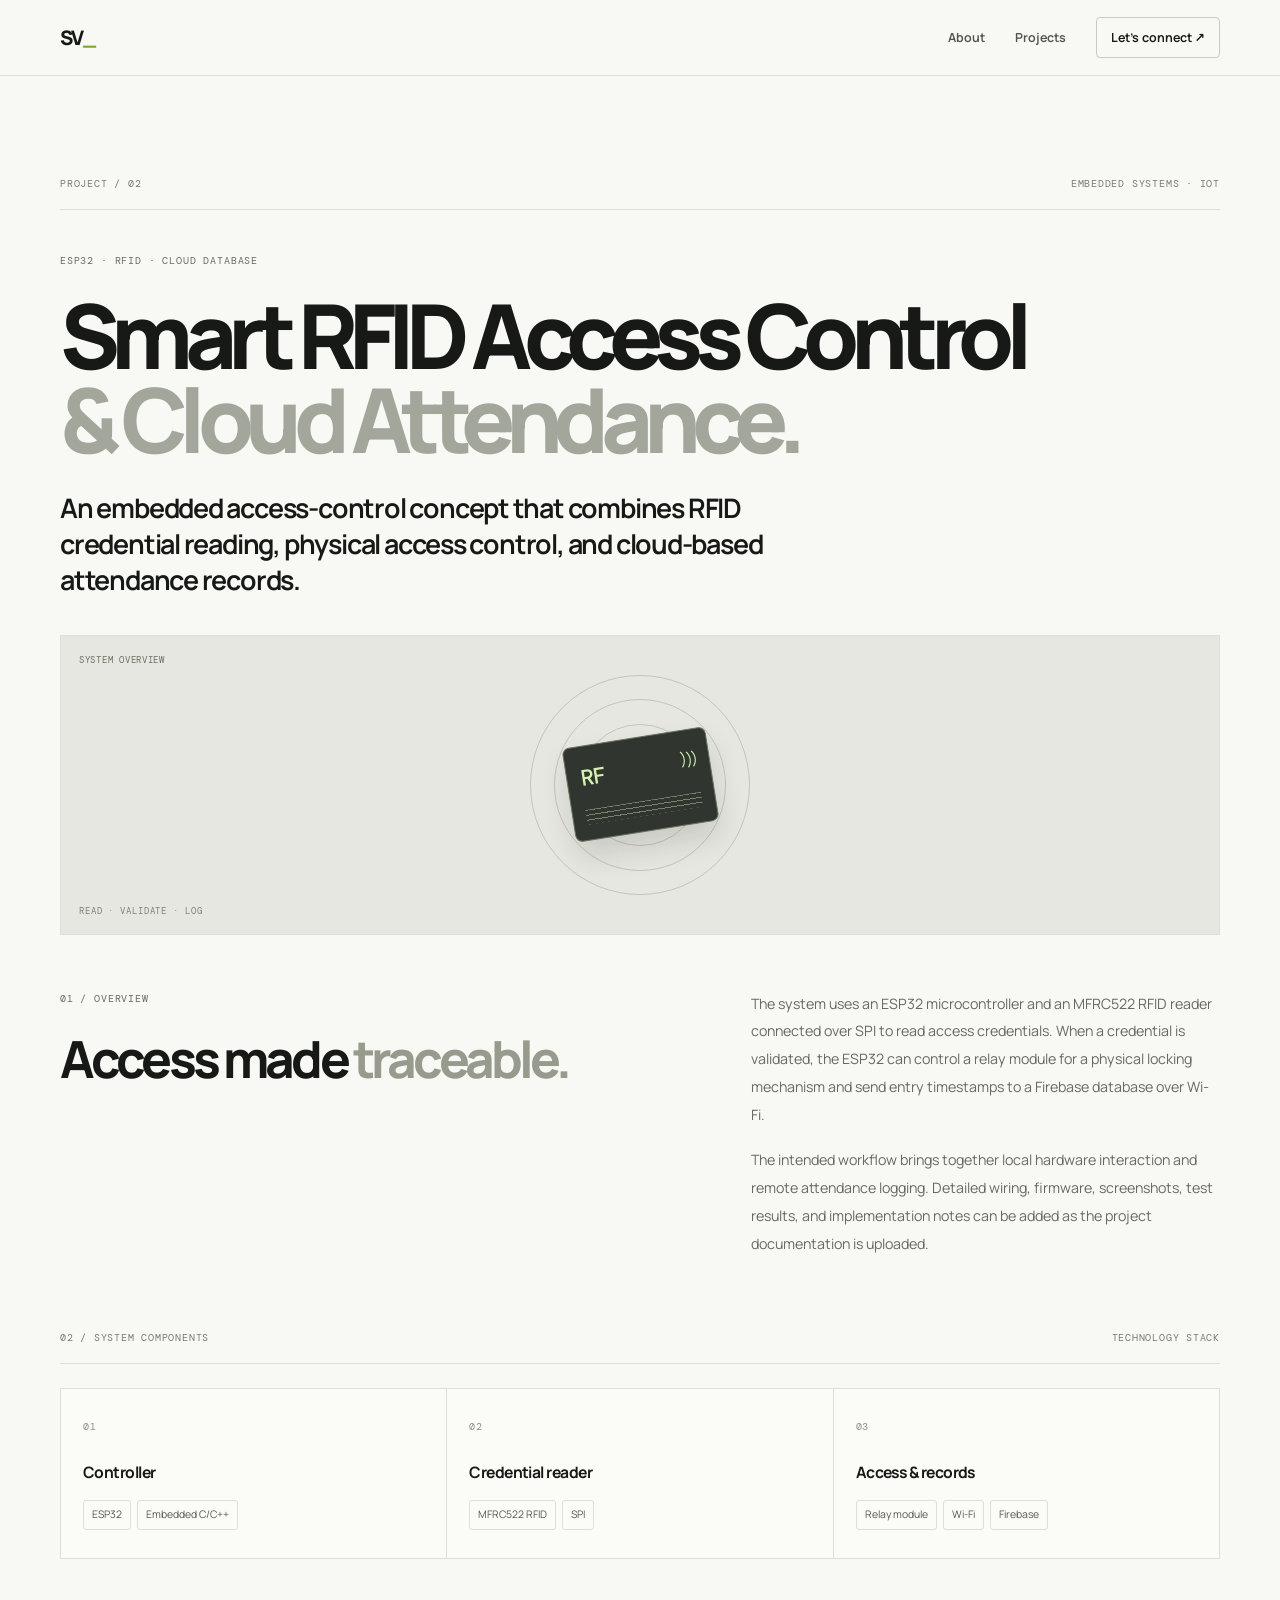
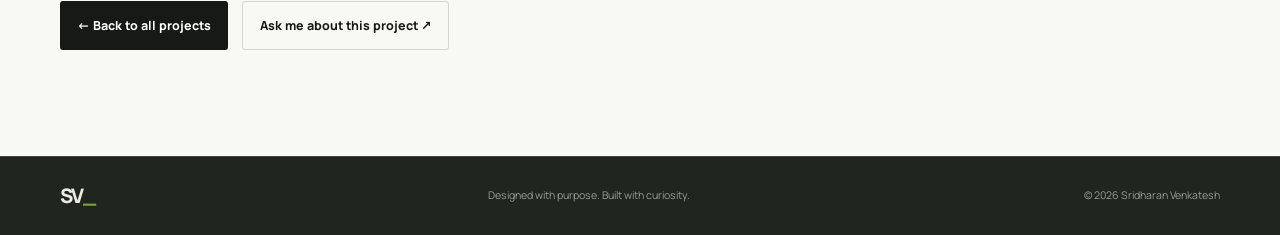
==== rfid-access-control.html @ 8e272797 "Add RFID project detail page" ====
<!doctype html>
<html lang="en">
<head>
  <meta charset="utf-8">
  <meta name="viewport" content="width=device-width, initial-scale=1">
  <meta name="theme-color" content="#f8f8f5">
  <meta name="description" content="Project overview: Smart RFID Access Control and Cloud Attendance Management System by Sridharan Venkatesh.">
  <title>Smart RFID Access Control — Sridharan Venkatesh</title>
  <link rel="preconnect" href="https://fonts.googleapis.com">
  <link rel="preconnect" href="https://fonts.gstatic.com" crossorigin>
  <link href="https://fonts.googleapis.com/css2?family=DM+Mono:wght@400;500&family=Manrope:wght@400;500;600;700;800&display=swap" rel="stylesheet">
  <link rel="stylesheet" href="style.css">
</head>
<body>
  <header class="site-header"><nav class="nav wrap" aria-label="Main navigation"><a class="brand" href="index.html" aria-label="Portfolio home">SV<span>_</span></a><div class="nav-links" style="display:flex"><a href="index.html#about">About</a><a href="index.html#projects">Projects</a><a class="nav-cta" href="index.html#contact">Let’s connect ↗</a></div></nav></header>
  <main>
    <section class="section wrap">
      <div class="section-label"><span>PROJECT / 02</span><span>EMBEDDED SYSTEMS · IOT</span></div>
      <p class="eyebrow" style="margin-top:42px">ESP32 · RFID · CLOUD DATABASE</p>
      <h1 style="font-size:clamp(3rem,7vw,6rem);max-width:1000px">Smart RFID Access Control <span>& Cloud Attendance.</span></h1>
      <p class="hero-intro" style="max-width:800px">An embedded access-control concept that combines RFID credential reading, physical access control, and cloud-based attendance records.</p>
      <div class="project-visual rfid-visual" style="height:300px;margin-top:36px;border:1px solid var(--line)"><span class="project-count">SYSTEM OVERVIEW</span><div class="rfid-rings"><div class="rfid-card"><span class="rfid-mark">RF</span><span class="rfid-lines"></span><span class="rfid-wave">)))</span></div></div><span class="visual-foot">READ · VALIDATE · LOG</span></div>
      <div class="about-grid" style="margin-bottom:55px">
        <div><p class="eyebrow">01 / OVERVIEW</p><h2 style="font-size:clamp(2.2rem,4vw,3.4rem)">Access made <span>traceable.</span></h2></div>
        <div class="about-copy"><p>The system uses an ESP32 microcontroller and an MFRC522 RFID reader connected over SPI to read access credentials. When a credential is validated, the ESP32 can control a relay module for a physical locking mechanism and send entry timestamps to a Firebase database over Wi-Fi.</p><p>The intended workflow brings together local hardware interaction and remote attendance logging. Detailed wiring, firmware, screenshots, test results, and implementation notes can be added as the project documentation is uploaded.</p></div>
      </div>
      <div class="section-label"><span>02 / SYSTEM COMPONENTS</span><span>TECHNOLOGY STACK</span></div>
      <div class="skills-grid" style="margin-top:24px">
        <article class="skills-card"><span class="skills-number">01</span><h3>Controller</h3><div class="skill-pills"><span>ESP32</span><span>Embedded C/C++</span></div></article>
        <article class="skills-card"><span class="skills-number">02</span><h3>Credential reader</h3><div class="skill-pills"><span>MFRC522 RFID</span><span>SPI</span></div></article>
        <article class="skills-card"><span class="skills-number">03</span><h3>Access & records</h3><div class="skill-pills"><span>Relay module</span><span>Wi-Fi</span><span>Firebase</span></div></article>
      </div>
      <div style="display:flex;gap:14px;flex-wrap:wrap;margin-top:42px"><a class="button button-dark" href="index.html#projects">← Back to all projects</a><a class="button button-light" href="index.html#contact">Ask me about this project ↗</a></div>
    </section>
  </main>
  <footer class="site-footer"><div class="wrap footer-inner"><a class="brand" href="index.html">SV<span>_</span></a><p>Designed with purpose. Built with curiosity.</p><p>© <span id="year">2026</span> Sridharan Venkatesh</p></div></footer>
  <script>const year=document.querySelector("#year");if(year)year.textContent=String(new Date().getFullYear());</script>
</body>
</html>
---- style.css ----
:root{--ink:#171916;--muted:#666a62;--line:#dedfd8;--paper:#f8f8f5;--white:#fff;--soft:#efefe9;--dark:#20251f;--lime:#c9f36b;--mono:"DM Mono",ui-monospace,SFMono-Regular,monospace;--sans:"Manrope",Inter,ui-sans-serif,system-ui,sans-serif;--max:1160px}
*{box-sizing:border-box}
html{scroll-behavior:smooth;scroll-padding-top:86px}
body{margin:0;background:var(--paper);color:var(--ink);font-family:var(--sans);font-size:15px;line-height:1.7;-webkit-font-smoothing:antialiased}
a{color:inherit;text-decoration:none}
button,a{-webkit-tap-highlight-color:transparent}
a:focus-visible,button:focus-visible{outline:3px solid #85ad3f;outline-offset:4px}
.wrap{width:min(var(--max),calc(100% - 64px));margin-inline:auto}
.site-header{height:76px;border-bottom:1px solid var(--line);background:rgba(248,248,245,.94);position:sticky;top:0;z-index:20;backdrop-filter:blur(14px)}
.nav{height:100%;display:flex;align-items:center;justify-content:space-between}
.brand{font-size:1.25rem;font-weight:800;letter-spacing:-.08em}.brand span{color:#79a82f}
.nav-links{display:flex;align-items:center;gap:30px;font-size:.78rem;font-weight:650;color:#53574f}
.nav-links>a:not(.nav-cta):hover{color:#6c922e}
.nav-cta{border:1px solid #c9cbc2;padding:9px 14px;border-radius:4px;color:var(--ink)}
.menu-toggle{display:none;border:1px solid var(--line);background:transparent;border-radius:4px;padding:7px 12px;font:inherit}
.hero{display:grid;grid-template-columns:1.08fr .92fr;gap:58px;align-items:center;padding-top:85px;padding-bottom:78px;min-height:640px}
.eyebrow,.section-label,.hero-meta,.visual-top,.visual-bottom,.visual-caption,.project-count,.project-meta,.timeline-date,.role-index,.edu-year,.skills-number{font-family:var(--mono);font-size:.65rem;letter-spacing:.08em}
.eyebrow{color:#676c61;margin:0 0 24px}
.pulse{display:inline-block;width:8px;height:8px;border-radius:50%;background:#8dbf45;margin-right:9px;box-shadow:0 0 0 4px #8dbf451d}
h1{font-size:clamp(3.8rem,7.3vw,6.6rem);line-height:.94;letter-spacing:-.095em;margin:0 0 28px;font-weight:800}
h1 span{color:#a2a69b}
.hero-intro{font-size:clamp(1.25rem,2.1vw,1.7rem);font-weight:650;letter-spacing:-.045em;line-height:1.35;margin:0 0 15px;max-width:510px}
.hero-intro em{font-style:normal;color:#7c9e45}
.hero-description{color:var(--muted);max-width:520px;line-height:1.9;font-size:.9rem}
.hero-actions{display:flex;gap:12px;align-items:center;flex-wrap:wrap;margin-top:28px}
.button{display:inline-flex;align-items:center;justify-content:center;gap:22px;padding:13px 17px;font-size:.78rem;font-weight:750;border-radius:3px;transition:transform .18s,background .18s}
.button:hover{transform:translateY(-2px)}
.button-dark{background:var(--ink);color:white}.button-dark:hover{background:#3b4038}
.button-light{border:1px solid #d4d5cd;background:transparent}.button-light:hover{background:white}
.hero-meta{display:flex;gap:20px;flex-wrap:wrap;border-top:1px solid var(--line);padding-top:18px;margin-top:50px;color:#81857a;font-size:.57rem}
.hero-visual{background:#e8eae1;border:1px solid #dce0d3;min-height:410px;position:relative;overflow:hidden;display:flex;flex-direction:column;justify-content:space-between}
.visual-top,.visual-bottom{display:flex;justify-content:space-between;gap:12px;padding:18px;color:#73786b;font-size:.58rem}
.chip-scene{position:relative;flex:1;display:grid;place-items:center;overflow:hidden;background-image:linear-gradient(#cbd0c31c 1px,transparent 1px),linear-gradient(90deg,#cbd0c31c 1px,transparent 1px);background-size:24px 24px}
.chip{width:190px;height:180px;background:#252c25;border:7px solid #414a3d;box-shadow:0 20px 35px #252c252b;z-index:2;display:flex;flex-direction:column;align-items:center;justify-content:center;position:relative;transform:rotate(-5deg);color:#d8f3b3}
.chip:before{content:"";position:absolute;inset:9px;border:1px solid #718165}
.chip-label{font-size:2rem;letter-spacing:.1em;font-weight:800;z-index:1}.chip-sub{font-family:var(--mono);font-size:.48rem;letter-spacing:.12em;margin-top:5px;color:#a4b798;z-index:1}
.chip-core{width:33px;height:3px;background:var(--lime);margin-top:17px;z-index:1}
.chip-pin{position:absolute;background:#a6b394;width:17px;height:4px}.pin-1{left:-19px;top:34px;box-shadow:0 18px #a6b394,0 36px #a6b394,0 54px #a6b394,0 72px #a6b394}.pin-2{right:-19px;top:34px;box-shadow:0 18px #a6b394,0 36px #a6b394,0 54px #a6b394,0 72px #a6b394}.pin-3{left:34px;top:-10px;transform:rotate(90deg);box-shadow:0 18px #a6b394,0 36px #a6b394,0 54px #a6b394,0 72px #a6b394}.pin-4{left:34px;bottom:-10px;transform:rotate(90deg);box-shadow:0 18px #a6b394,0 36px #a6b394,0 54px #a6b394,0 72px #a6b394}
.trace{position:absolute;border:1px solid #aeb7a1}.trace-a{width:320px;height:250px;border-radius:50%;transform:rotate(-25deg)}.trace-b{width:410px;height:150px;border-radius:50%;transform:rotate(32deg)}.trace-c{width:180px;height:350px;border-radius:50%;transform:rotate(40deg)}
.node{width:8px;height:8px;background:#92ad6e;position:absolute;border-radius:50%;z-index:1}.node-a{top:25%;left:24%}.node-b{right:20%;top:34%}.node-c{right:28%;bottom:20%}
.visual-caption{position:absolute;bottom:13px;left:0;right:0;text-align:center;color:#7a806f;font-size:.55rem}
.green-mark{color:#628b2d}
.ticker{overflow:hidden;background:var(--lime);color:#24291f;border-block:1px solid #b5dd5b}
.ticker-track{display:flex;align-items:center;justify-content:space-around;gap:28px;white-space:nowrap;padding:13px 20px;font-family:var(--mono);font-size:.63rem;letter-spacing:.08em}
.ticker-track b{font-size:.8rem;font-weight:400}
.section{padding-top:100px;padding-bottom:106px}
.section-label{display:flex;justify-content:space-between;gap:20px;border-bottom:1px solid var(--line);padding-bottom:16px;color:#777c70;font-size:.61rem}
.about-grid{display:grid;grid-template-columns:1fr .78fr;gap:90px;padding-top:55px;align-items:start}
h2{font-size:clamp(2.4rem,4.7vw,4.5rem);line-height:1.07;letter-spacing:-.075em;font-weight:750;margin:0}
h2 span{color:#969b8d}
.about-copy{color:var(--muted);font-size:.89rem;line-height:1.95}.about-copy p{margin:0 0 18px}
.inline-link{display:inline-flex;gap:18px;align-items:center;color:var(--ink);font-weight:750;font-size:.78rem;border-bottom:1px solid #aeb0a6;padding-bottom:5px;margin-top:6px}
.stats-grid{display:grid;grid-template-columns:repeat(4,1fr);margin-top:65px;border:1px solid var(--line)}
.stat{padding:21px 22px;display:flex;flex-direction:column;gap:7px;border-right:1px solid var(--line)}.stat:last-child{border:0}
.stat strong{font-size:2rem;letter-spacing:-.08em;line-height:1.1}.stat span{font-size:.7rem;color:var(--muted)}
.section-dark{background:var(--dark);color:#f5f5ee}
.section-label-dark{border-color:#42483e;color:#a5ab9d}
.section-title-row{display:flex;justify-content:space-between;align-items:flex-end;gap:30px;margin:45px 0 48px}
.section-title-row h2{font-size:clamp(2.7rem,5vw,4.5rem)}
.section-title-row>p{max-width:290px;color:#82877c;font-size:.82rem;margin:0 0 5px}
.timeline{border-top:1px solid #42483e}
.timeline-item{display:grid;grid-template-columns:.65fr 1.35fr;gap:50px;padding:31px 0;border-bottom:1px solid #42483e}
.timeline-date{color:#b8c0ad;padding-top:5px;font-size:.62rem}
.role-top{display:flex;justify-content:space-between;gap:15px;align-items:flex-start}
.role-top h3{font-size:1.25rem;line-height:1.3;letter-spacing:-.045em;margin:0}
.role-index{color:var(--lime);font-size:.7rem}
.company{font-size:.78rem;color:var(--lime);margin:6px 0 13px}
.role-description{color:#b2b7ad;font-size:.83rem;line-height:1.9;max-width:700px;margin:0}
.mini-tags,.project-tags{display:flex;flex-wrap:wrap;gap:7px;margin-top:16px}
.mini-tags span{border:1px solid #495044;color:#b7bdb0;border-radius:2px;padding:4px 8px;font-size:.62rem}
.project-heading{margin-bottom:35px}.project-heading>p{color:var(--muted)}
.project-grid{display:grid;grid-template-columns:1fr 1fr;gap:20px;align-items:stretch}
.project-card{border:1px solid var(--line);background:#fff;min-width:0}
.project-visual{height:255px;position:relative;overflow:hidden;display:grid;place-items:center}
.air-visual{background:#e5e9dd}.rfid-visual{background:#e7e7e1}
.project-count{position:absolute;top:17px;left:18px;color:#69705f;font-size:.57rem}
.visual-foot{position:absolute;bottom:15px;left:18px;color:#7d8275;font-family:var(--mono);font-size:.55rem;letter-spacing:.1em}
.air-orbit{position:absolute;border:1px solid #c0cbb4;border-radius:50%;width:300px;height:300px}.orbit-two{width:220px;height:220px;border-style:dashed}
.sensor-device{width:154px;height:138px;background:#30382e;border:6px solid #4a5545;z-index:1;display:flex;flex-direction:column;align-items:center;justify-content:center;box-shadow:0 16px 28px #1b241c26;transform:rotate(-4deg)}
.sensor-screen{width:100px;height:54px;background:#c4e5a4;color:#24321f;display:flex;flex-direction:column;align-items:center;justify-content:center;font-family:var(--mono)}
.sensor-screen b{font-size:1.1rem;line-height:1.2}.sensor-screen small{font-size:.43rem}
.sensor-vent{width:70px;height:4px;background:repeating-linear-gradient(90deg,#88937e 0 4px,transparent 4px 8px);margin-top:12px}
.sensor-brand{font-family:var(--mono);font-size:.4rem;color:#b6c3aa;margin-top:8px;letter-spacing:.1em}
.rfid-rings{width:220px;height:220px;border:1px solid #c2c5b9;border-radius:50%;display:grid;place-items:center;position:relative}
.rfid-rings:before,.rfid-rings:after{content:"";position:absolute;border:1px solid #c2c5b9;border-radius:50%;width:170px;height:170px}.rfid-rings:after{width:120px;height:120px}
.rfid-card{z-index:1;width:145px;height:95px;background:#30362f;border:1px solid #68715f;border-radius:7px;transform:rotate(-9deg);box-shadow:0 16px 28px #1b241c24;position:relative;padding:13px;color:#d5f2b1}
.rfid-mark{font-family:var(--mono);font-size:1.4rem;font-weight:500}.rfid-lines{position:absolute;left:13px;right:13px;bottom:15px;height:15px;background:repeating-linear-gradient(180deg,#76846b 0 1px,transparent 1px 5px)}
.rfid-wave{position:absolute;right:12px;top:15px;font-size:1rem;letter-spacing:-.1em}
.project-content{padding:25px 25px 28px}
.project-meta{display:flex;justify-content:space-between;color:#7b8174;font-size:.57rem;gap:10px}
.project-content h3{font-size:1.35rem;line-height:1.25;letter-spacing:-.05em;margin:17px 0 12px}
.project-content>p:not(.project-note){color:var(--muted);font-size:.81rem;line-height:1.85}
.project-tags{margin:16px 0 18px}.project-tags span{background:#f0f1eb;border:1px solid #e4e5dd;border-radius:2px;padding:4px 7px;font-family:var(--mono);font-size:.57rem;color:#62685a}
.project-note{font-size:.68rem;color:#858a7d;border-top:1px solid var(--line);padding-top:13px;margin:0}
.section-soft{background:#efefe9}
.education-grid{display:grid;grid-template-columns:.8fr 1.2fr;gap:90px;padding-top:53px}
.education-grid h2{font-size:clamp(2.5rem,4.5vw,4rem)}
.education-intro{font-size:.82rem;color:var(--muted);margin-top:20px;max-width:280px}
.education-list{border-top:1px solid #d5d7cd}
.education-item{display:grid;grid-template-columns:.6fr 1.4fr;gap:20px;padding:21px 0;border-bottom:1px solid #d5d7cd}
.edu-year{color:#767b6e;padding-top:4px;font-size:.62rem}
.education-item h3{font-size:1rem;letter-spacing:-.03em;margin:0 0 4px}
.education-item p{font-size:.79rem;color:var(--muted);margin:0}
.edu-note{display:inline-block;margin-top:7px;font-family:var(--mono);font-size:.6rem;color:#66823f}
.skills-grid{display:grid;grid-template-columns:repeat(3,1fr);border-top:1px solid var(--line);border-left:1px solid var(--line)}
.skills-card{padding:23px 22px 25px;border-right:1px solid var(--line);border-bottom:1px solid var(--line);min-height:170px;background:#fbfbf8}
.skills-number{color:#8a8f82}.skills-card h3{font-size:.98rem;letter-spacing:-.035em;margin:22px 0 14px}
.skill-pills{display:flex;flex-wrap:wrap;gap:6px}.skill-pills span{font-size:.65rem;padding:5px 8px;border:1px solid #dedfd7;border-radius:3px;color:#54594f}
.contact-section{background:var(--dark);color:#f7f8f2;padding:85px 0 90px}
.contact-wrap h2{font-size:clamp(3rem,6.5vw,5.9rem);line-height:1.02;margin-top:38px}
.contact-wrap h2 span{color:var(--lime)}
.contact-eyebrow{color:var(--lime);margin-top:42px;margin-bottom:15px}
.contact-intro{max-width:570px;color:#b7bdb1;font-size:.88rem;line-height:1.9;margin:25px 0 28px}
.contact-actions{display:flex;align-items:center;gap:22px;flex-wrap:wrap}
.button-green{background:var(--lime);color:#22291c}.button-green:hover{background:#d8ffa0}
.contact-detail{font-size:.75rem;color:#e0e3da;border-bottom:1px solid #62695b;padding-bottom:4px}
.contact-email{font-family:var(--mono);font-size:.68rem;color:#9ca495;margin:24px 0 0}
.site-footer{background:var(--dark);border-top:1px solid #42483e;color:#e9ece3;padding:22px 0}
.footer-inner{display:flex;justify-content:space-between;align-items:center;gap:20px}
.footer-inner p{margin:0;color:#969d90;font-size:.66rem}
.skip-link{position:absolute;left:-9999px;top:10px;z-index:99;background:white;padding:10px}.skip-link:focus{left:10px}
@media(max-width:900px){.wrap{width:calc(100% - 44px)}.hero{gap:28px;padding-top:65px;min-height:580px}.hero-visual{min-height:350px}.about-grid,.education-grid{gap:45px}.timeline-item{gap:30px}.stats-grid{grid-template-columns:repeat(2,1fr)}.stat:nth-child(2){border-right:0}.stat:nth-child(-n+2){border-bottom:1px solid var(--line)}.project-content{padding:21px}.skills-grid{grid-template-columns:repeat(2,1fr)}}
@media(max-width:650px){.wrap{width:calc(100% - 36px)}.site-header{height:66px}.menu-toggle{display:block}.nav-links{display:none;position:absolute;top:65px;left:0;right:0;background:var(--paper);border-bottom:1px solid var(--line);padding:20px 22px;flex-direction:column;align-items:flex-start;gap:18px}.nav-links.is-open{display:flex}.hero{grid-template-columns:1fr;padding-top:64px;padding-bottom:52px;gap:38px}.hero h1{font-size:clamp(3.7rem,15vw,5.6rem)}.hero-visual{min-height:335px}.hero-meta{margin-top:35px;line-height:1.7}.ticker-track{justify-content:flex-start;gap:18px}.section{padding-top:70px;padding-bottom:75px}.section-label{font-size:.55rem}.about-grid,.education-grid{grid-template-columns:1fr;gap:25px;padding-top:36px}.about-grid h2,.education-grid h2{font-size:clamp(2.5rem,10vw,3.5rem)}.stats-grid{margin-top:38px}.stat{padding:17px}.stat strong{font-size:1.7rem}.section-title-row{display:block;margin:34px 0 30px}.section-title-row h2{font-size:clamp(2.7rem,11vw,4rem)}.section-title-row>p{margin-top:17px}.timeline-item{grid-template-columns:1fr;gap:13px;padding:25px 0}.role-top h3{font-size:1.12rem}.project-grid{grid-template-columns:1fr}.project-visual{height:235px}.project-content{padding:23px}.education-item{grid-template-columns:.55fr 1.45fr;gap:12px}.skills-grid{grid-template-columns:1fr}.skills-card{min-height:auto;padding:20px}.skills-card h3{margin:14px 0 12px}.contact-section{padding:70px 0}.contact-wrap h2{font-size:clamp(3rem,12vw,4.8rem);margin-top:30px}.contact-eyebrow{margin-top:34px}.contact-actions{gap:15px}.footer-inner{flex-wrap:wrap}.footer-inner p{width:100%}}
@media(prefers-reduced-motion:reduce){html{scroll-behavior:auto}*,*::before,*::after{transition:none!important}}

/* Clickable project cards */
.project-link{display:block;color:inherit;text-decoration:none;transition:transform .2s ease,border-color .2s ease,box-shadow .2s ease}
.project-link:hover{transform:translateY(-4px);border-color:#b5bcaa;box-shadow:0 12px 28px #1d26140d}
.project-link:focus-visible{outline:3px solid #85ad3f;outline-offset:4px}
.project-link .project-content h3{transition:color .2s ease}
.project-link:hover .project-content h3{color:#648b31}
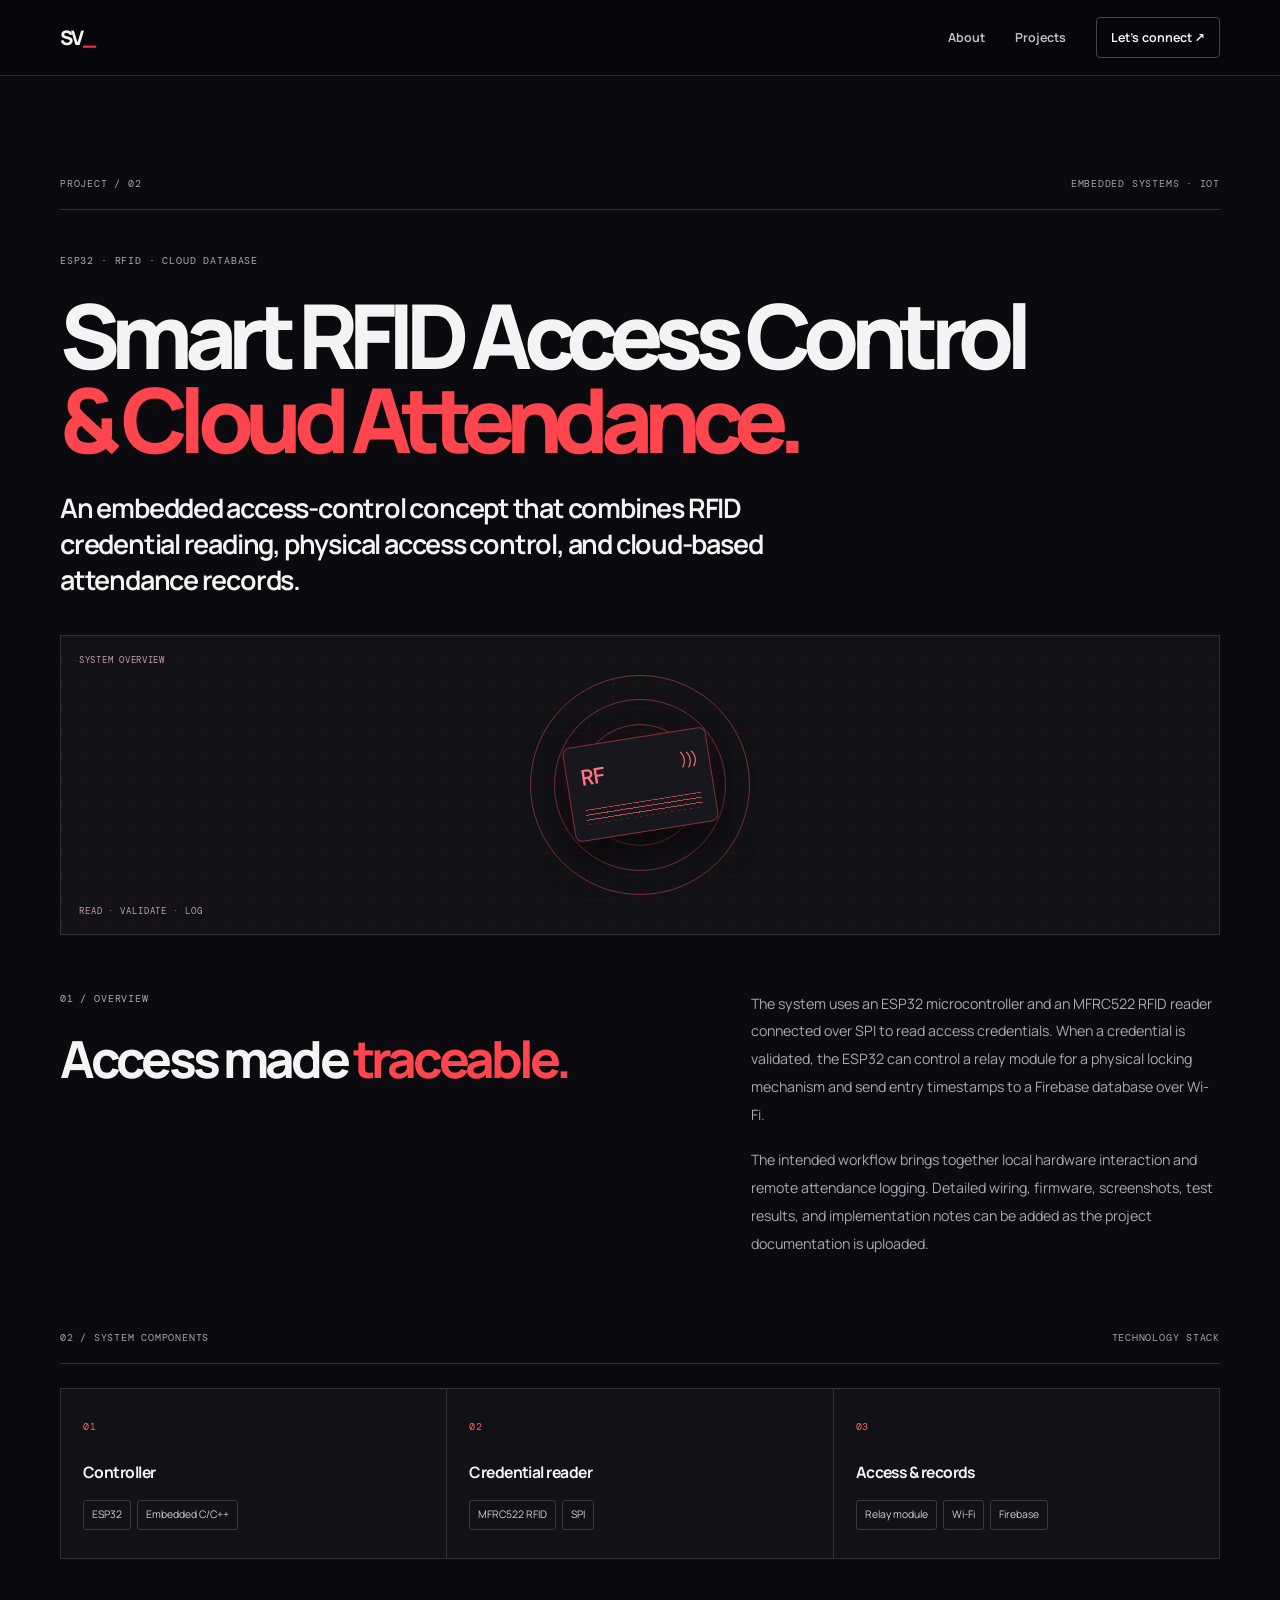
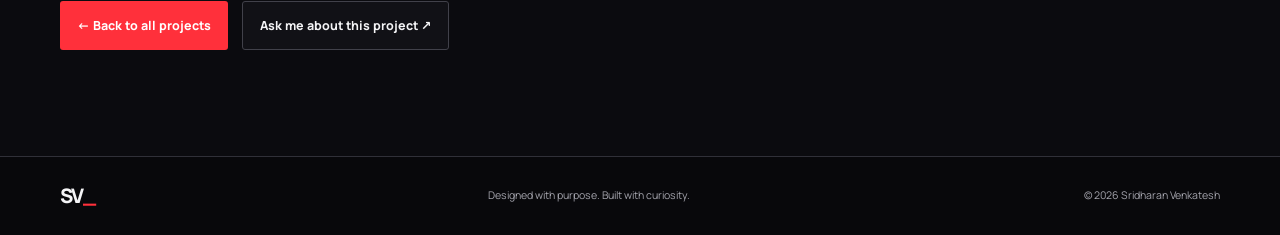
==== commit ef92d961: "Match RFID project page browser theme to dark portfolio" ====
--- a/rfid-access-control.html
+++ b/rfid-access-control.html
@@ -3,7 +3,7 @@
 <head>
   <meta charset="utf-8">
   <meta name="viewport" content="width=device-width, initial-scale=1">
-  <meta name="theme-color" content="#f8f8f5">
+  <meta name="theme-color" content="#08080b">
   <meta name="description" content="Project overview: Smart RFID Access Control and Cloud Attendance Management System by Sridharan Venkatesh.">
   <title>Smart RFID Access Control — Sridharan Venkatesh</title>
   <link rel="preconnect" href="https://fonts.googleapis.com">
--- a/style.css
+++ b/style.css
@@ -129,3 +129,64 @@
 .project-link:focus-visible{outline:3px solid #85ad3f;outline-offset:4px}
 .project-link .project-content h3{transition:color .2s ease}
 .project-link:hover .project-content h3{color:#648b31}
+
+
+/* BLACK + RED ELECTRONICS ENGINEERING THEME */
+:root{--ink:#f4f4f6;--muted:#a4a5ad;--line:#303038;--paper:#0b0b0f;--white:#141419;--soft:#111116;--dark:#08080b;--lime:#ff303b;--mono:"DM Mono",ui-monospace,SFMono-Regular,monospace;--sans:"Manrope",Inter,ui-sans-serif,system-ui,sans-serif}
+body{background:var(--paper);color:var(--ink)}
+a:focus-visible,button:focus-visible,.project-link:focus-visible{outline-color:#ff5961}
+.site-header{background:rgba(8,8,11,.92);border-color:#29292f}
+.brand span,.nav-links>a:not(.nav-cta):hover,.green-mark,.project-link:hover .project-content h3{color:#ff303b}
+.nav-links{color:#c0c0c7}
+.nav-cta{border-color:#45454e;color:#f5f5f7}
+.nav-cta:hover{border-color:#ff303b;color:#ff5961}
+.menu-toggle{color:#f4f4f6;border-color:#45454e}
+.eyebrow{color:#a9a9b2}.pulse{background:#ff303b;box-shadow:0 0 0 4px #ff303b24,0 0 16px #ff303b65}
+h1 span,h2 span{color:#ff454e}
+.hero-intro em{color:#ff454e}
+.hero-description,.about-copy,.project-content>p:not(.project-note),.education-intro{color:#a8a8b2}
+.button-dark{background:#ff303b;color:#fff}.button-dark:hover{background:#d91e29}
+.button-light{border-color:#41414a;color:#f4f4f6;background:#111116}.button-light:hover{background:#1a1a21;border-color:#ff303b}
+.hero-meta{border-color:#303038;color:#93939d}
+.hero-visual{background:#101015;border-color:#34343d}
+.visual-top,.visual-bottom{color:#a1a1ad}
+.chip-scene{background-color:#0d0d12;background-image:linear-gradient(#ff303b12 1px,transparent 1px),linear-gradient(90deg,#ff303b12 1px,transparent 1px)}
+.chip{background:#17171d;border-color:#3d2025;box-shadow:0 18px 42px #0009,0 0 28px #ff303b12;color:#ff737a}
+.chip:before{border-color:#9b343b}.chip-sub{color:#d48a8e}.chip-core{background:#ff303b;box-shadow:0 0 12px #ff303b}
+.chip-pin{background:#a64a50}.pin-1,.pin-2{box-shadow:0 18px #a64a50,0 36px #a64a50,0 54px #a64a50,0 72px #a64a50}
+.pin-3,.pin-4{box-shadow:0 18px #a64a50,0 36px #a64a50,0 54px #a64a50,0 72px #a64a50}
+.trace{border-color:#773039}.node{background:#ff303b;box-shadow:0 0 12px #ff303b99}.visual-caption{color:#a6a6b0}
+.ticker{background:#ff303b;color:#fff;border-color:#ff303b}.ticker-track{color:#fff}
+.section-label{border-color:var(--line);color:#a2a2ad}
+.inline-link{color:#f4f4f6;border-color:#ff303b}.inline-link:hover{color:#ff626a}
+.stats-grid{border-color:var(--line)}.stat{border-color:var(--line)}.stat span{color:#a4a4ad}
+.section-dark,.contact-section,.site-footer{background:#08080b;color:#f4f4f6}
+.section-label-dark{border-color:#303038;color:#a4a4ad}
+.section-title-row>p{color:#a4a4ad}
+.timeline,.timeline-item{border-color:#303038}.timeline-date{color:#c4a3a6}
+.role-index,.company,.contact-eyebrow,.contact-wrap h2 span{color:#ff454e}
+.role-description{color:#b7b7c0}.mini-tags span{border-color:#42424b;color:#d0d0d7}
+.project-card{background:#111116;border-color:#303038}
+.project-card:hover{border-color:#ff303b}
+.air-visual,.rfid-visual{background-color:#111116;background-image:linear-gradient(#ff303b0c 1px,transparent 1px),linear-gradient(90deg,#ff303b0c 1px,transparent 1px);background-size:24px 24px}
+.project-count,.visual-foot{color:#c3a1a5}
+.air-orbit{border-color:#74323a}.sensor-device{background:#17171d;border-color:#3c2529;box-shadow:0 16px 35px #0008,0 0 25px #ff303b12}
+.sensor-screen{background:#ffd7d9;color:#4a1116}.sensor-vent{background:repeating-linear-gradient(90deg,#ff5961 0 4px,transparent 4px 8px)}.sensor-brand{color:#e8a2a6}
+.rfid-rings,.rfid-rings:before,.rfid-rings:after{border-color:#78323a}
+.rfid-card{background:#17171d;border-color:#80333b;color:#ff777e;box-shadow:0 16px 35px #0008,0 0 22px #ff303b12}
+.rfid-lines{background:repeating-linear-gradient(180deg,#b64a52 0 1px,transparent 1px 5px)}
+.project-meta{color:#aaaab4}
+.project-tags span{background:#1a1518;border-color:#40272c;color:#f0b8bc}
+.project-note{color:#9a9aa4;border-color:#303038}
+.section-soft{background:#101015}
+.education-list,.education-item{border-color:#303038}.edu-year{color:#aaaab4}.education-item p{color:#a4a4ad}.edu-note{color:#ff626a}
+.skills-grid{border-color:#303038}
+.skills-card{background:#111116;border-color:#303038}
+.skills-number{color:#ff626a}.skill-pills span{border-color:#3a3a44;color:#d0d0d7}
+.contact-intro{color:#b7b7c0}.button-green{background:#ff303b;color:#fff}.button-green:hover{background:#d91e29}
+.contact-detail{color:#f0f0f4;border-color:#595961}.contact-email{color:#aaaab4}
+.site-footer{border-color:#303038}.footer-inner p{color:#a4a4ad}
+.skip-link{background:#ff303b;color:white}
+.project-link:hover{border-color:#ff303b;box-shadow:0 14px 34px #ff303b12}
+@media(max-width:650px){.nav-links{background:#0b0b0f;border-color:#303038}.project-card{background:#111116}}
+@media(prefers-reduced-motion:reduce){.project-link:hover{transform:none}}
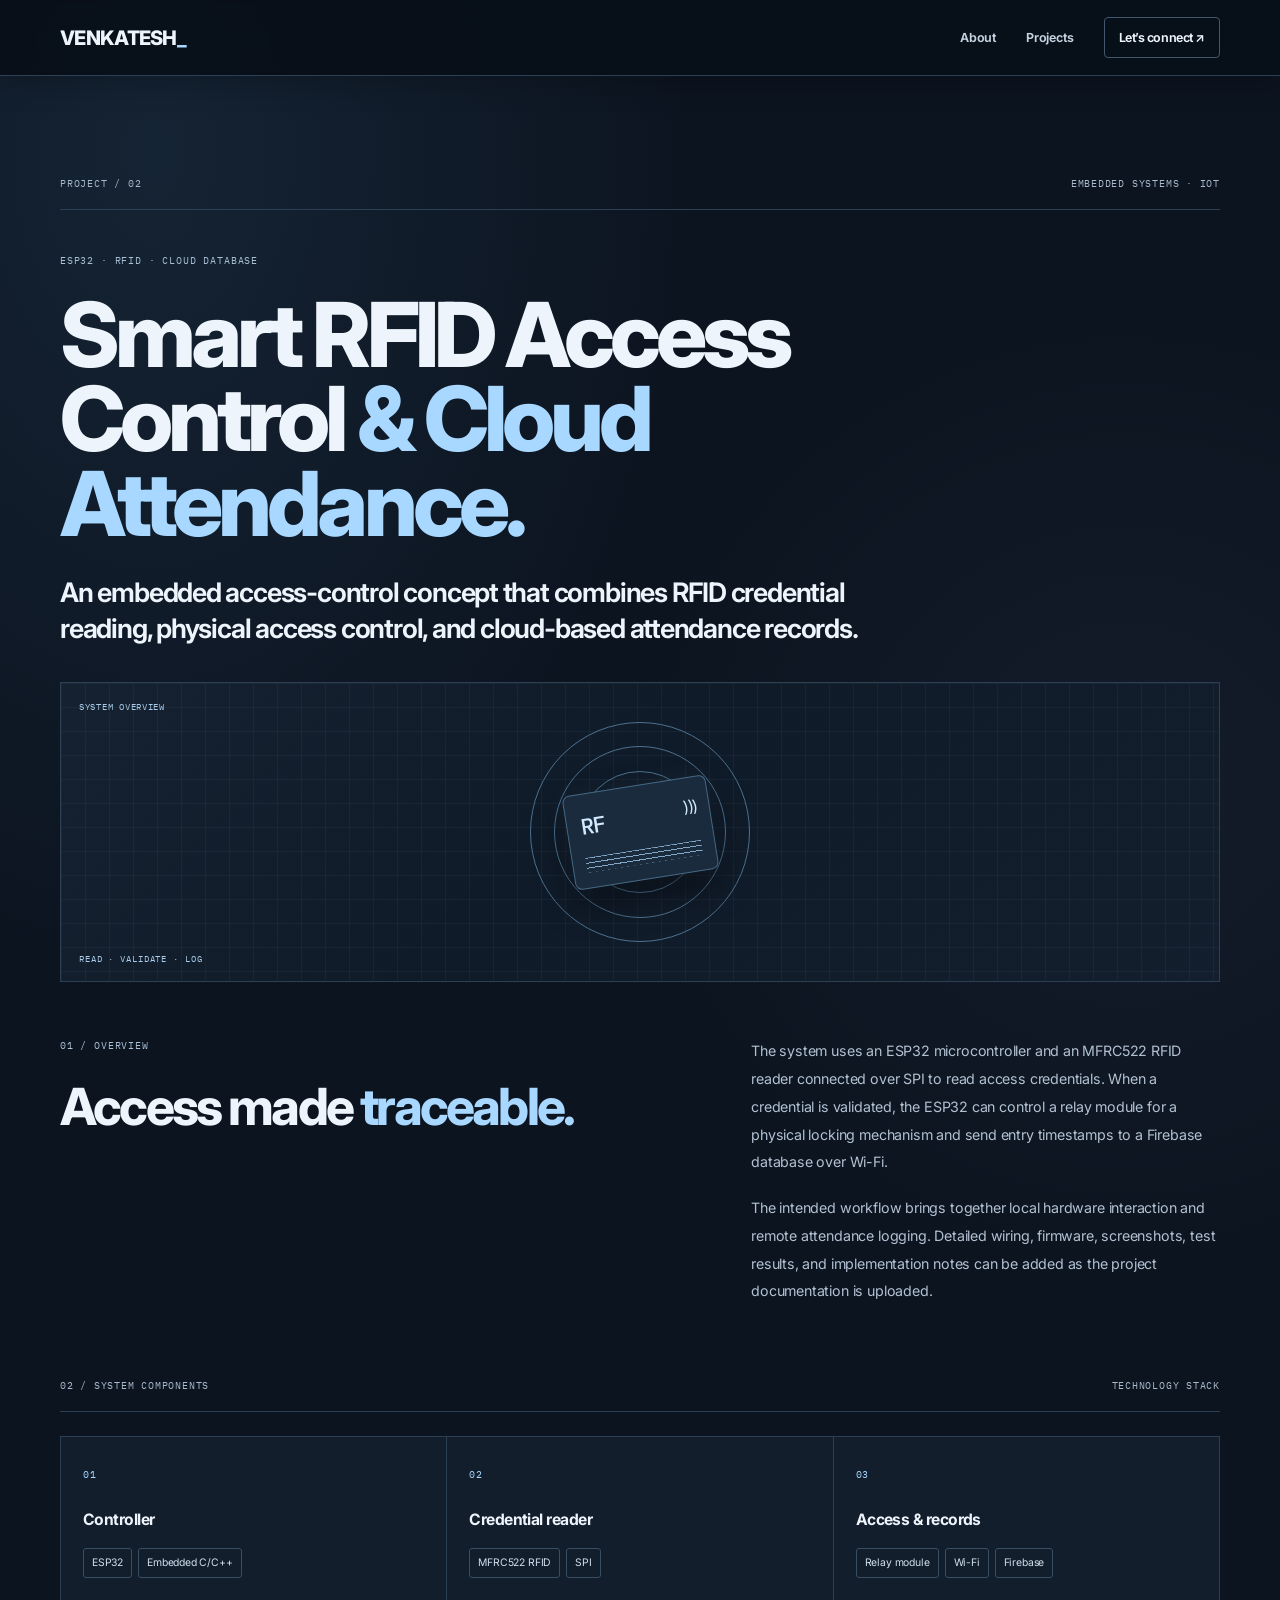
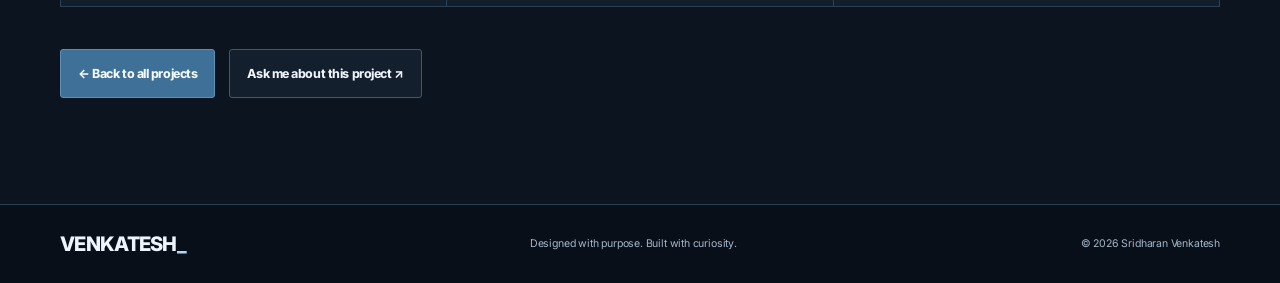
==== commit e97eb971: "Replace remaining SV branding and refresh project page theme" ====
--- a/rfid-access-control.html
+++ b/rfid-access-control.html
@@ -3,16 +3,16 @@
 <head>
   <meta charset="utf-8">
   <meta name="viewport" content="width=device-width, initial-scale=1">
-  <meta name="theme-color" content="#08080b">
+  <meta name="theme-color" content="#0c1420">
   <meta name="description" content="Project overview: Smart RFID Access Control and Cloud Attendance Management System by Sridharan Venkatesh.">
   <title>Smart RFID Access Control — Sridharan Venkatesh</title>
   <link rel="preconnect" href="https://fonts.googleapis.com">
   <link rel="preconnect" href="https://fonts.gstatic.com" crossorigin>
-  <link href="https://fonts.googleapis.com/css2?family=DM+Mono:wght@400;500&family=Manrope:wght@400;500;600;700;800&display=swap" rel="stylesheet">
-  <link rel="stylesheet" href="style.css">
+  <link href="https://fonts.googleapis.com/css2?family=IBM+Plex+Mono:wght@400;500&family=Inter:wght@400;500;600;700;800&display=swap" rel="stylesheet">
+  <link rel="stylesheet" href="style.css?v=winter-glacier-20261014">
 </head>
 <body>
-  <header class="site-header"><nav class="nav wrap" aria-label="Main navigation"><a class="brand" href="index.html" aria-label="Portfolio home">SV<span>_</span></a><div class="nav-links" style="display:flex"><a href="index.html#about">About</a><a href="index.html#projects">Projects</a><a class="nav-cta" href="index.html#contact">Let’s connect ↗</a></div></nav></header>
+  <header class="site-header"><nav class="nav wrap" aria-label="Main navigation"><a class="brand" href="index.html" aria-label="Portfolio home">VENKATESH<span>_</span></a><div class="nav-links" style="display:flex"><a href="index.html#about">About</a><a href="index.html#projects">Projects</a><a class="nav-cta" href="index.html#contact">Let’s connect ↗</a></div></nav></header>
   <main>
     <section class="section wrap">
       <div class="section-label"><span>PROJECT / 02</span><span>EMBEDDED SYSTEMS · IOT</span></div>
@@ -33,7 +33,7 @@
       <div style="display:flex;gap:14px;flex-wrap:wrap;margin-top:42px"><a class="button button-dark" href="index.html#projects">← Back to all projects</a><a class="button button-light" href="index.html#contact">Ask me about this project ↗</a></div>
     </section>
   </main>
-  <footer class="site-footer"><div class="wrap footer-inner"><a class="brand" href="index.html">SV<span>_</span></a><p>Designed with purpose. Built with curiosity.</p><p>© <span id="year">2026</span> Sridharan Venkatesh</p></div></footer>
+  <footer class="site-footer"><div class="wrap footer-inner"><a class="brand" href="index.html">VENKATESH<span>_</span></a><p>Designed with purpose. Built with curiosity.</p><p>© <span id="year">2026</span> Sridharan Venkatesh</p></div></footer>
   <script>const year=document.querySelector("#year");if(year)year.textContent=String(new Date().getFullYear());</script>
 </body>
 </html>
--- a/style.css
+++ b/style.css
@@ -190,3 +190,172 @@
 .project-link:hover{border-color:#ff303b;box-shadow:0 14px 34px #ff303b12}
 @media(max-width:650px){.nav-links{background:#0b0b0f;border-color:#303038}.project-card{background:#111116}}
 @media(prefers-reduced-motion:reduce){.project-link:hover{transform:none}}
+
+
+/* POLISH PASS — sharper technical atmosphere and responsive interactions */
+:root{color-scheme:dark;--accent:#ff303b;--accent-soft:#ff6a72}
+::selection{background:#ff303b;color:#fff}
+body{background-image:radial-gradient(ellipse at 12% 8%,#ff303b0b,transparent 32%),radial-gradient(ellipse at 88% 42%,#ff303b08,transparent 30%)}
+.site-header{box-shadow:0 8px 30px #00000014}
+.brand{transition:color .2s ease}
+.brand:hover{color:var(--accent)}
+.hero{position:relative}
+.hero-copy{position:relative;z-index:1}
+.hero-visual{box-shadow:0 22px 70px #00000030}
+.chip{transition:transform .35s ease,box-shadow .35s ease}
+.hero-visual:hover .chip{transform:rotate(-2deg) translateY(-3px);box-shadow:0 22px 48px #0009,0 0 36px #ff303b20}
+.ticker-track{animation:ticker-drift 36s linear infinite;width:max-content;min-width:100%;justify-content:flex-start}
+.ticker:hover .ticker-track{animation-play-state:paused}
+@keyframes ticker-drift{from{transform:translateX(0)}to{transform:translateX(-25%)}}
+.project-card{transition:transform .22s ease,border-color .22s ease,box-shadow .22s ease}
+.project-link:hover{transform:translateY(-5px)}
+.project-visual{isolation:isolate}
+.project-visual:after{content:"";position:absolute;inset:0;pointer-events:none;background:linear-gradient(135deg,#ff303b09,transparent 45%,#ff303b05)}
+.project-content h3{transition:color .2s ease}
+.project-link:hover .project-content h3{color:#ff454e}
+.contact-section{position:relative;overflow:hidden}
+.contact-section:after{content:"";position:absolute;right:-140px;top:90px;width:360px;height:360px;border:1px solid #ff303b20;border-radius:50%;box-shadow:0 0 0 35px #ff303b08,0 0 0 70px #ff303b05;pointer-events:none}
+.contact-wrap{position:relative;z-index:1}
+.button-green,.button-dark{transition:transform .18s ease,background .18s ease,box-shadow .18s ease}
+.button-green:hover,.button-dark:hover{box-shadow:0 8px 24px #ff303b2b}
+.contact-detail:hover{border-color:#ff303b;color:#ff737a}
+@media(max-width:800px){.hero{gap:35px}.about-grid,.education-grid{gap:42px}}
+@media(max-width:650px){.ticker-track{animation-duration:28s}.hero-visual{min-height:340px}.project-link:hover{transform:translateY(-2px)}.contact-section:after{right:-250px;top:160px}}
+@media(prefers-reduced-motion:reduce){html{scroll-behavior:auto}.ticker-track{animation:none}.project-card,.chip,.button{transition:none}.project-link:hover{transform:none}}
+
+.reveal-ready{opacity:0;transform:translateY(14px);transition:opacity .55s ease,transform .55s ease}
+.reveal-ready.is-visible{opacity:1;transform:translateY(0)}
+@media(prefers-reduced-motion:reduce){.reveal-ready{opacity:1;transform:none;transition:none}}
+
+
+/* FOREST GREEN + GRAPHITE — professional portfolio refresh */
+:root{
+  color-scheme:dark;
+  --ink:#edf3ef;--muted:#a4b1a9;--line:#303e35;--paper:#101612;
+  --white:#18211b;--soft:#141c17;--dark:#0b100d;--lime:#8edbb0;
+  --accent:#7fd5a2;--accent-soft:#a0e6bc;
+  --mono:"IBM Plex Mono",ui-monospace,SFMono-Regular,monospace;
+  --sans:"Inter",ui-sans-serif,system-ui,-apple-system,BlinkMacSystemFont,"Segoe UI",sans-serif;
+}
+html{scrollbar-color:#426a51 #101612}
+body{background-color:var(--paper);color:var(--ink);font-family:var(--sans);letter-spacing:-.012em;background-image:radial-gradient(ellipse at 12% 8%,#3c8d5b18,transparent 34%),radial-gradient(ellipse at 88% 42%,#6680710c,transparent 32%)}
+h1,h2,h3,.brand,.nav-cta,.button{letter-spacing:-.035em}
+h1,h2{letter-spacing:-.055em}
+a:focus-visible,button:focus-visible,.project-link:focus-visible{outline-color:#8edbb0}
+::selection{background:#347b50;color:#f5fff8}
+.site-header{background:rgba(13,19,15,.93);border-color:#2c3a30;box-shadow:0 8px 30px #0003}
+.brand span,.nav-links>a:not(.nav-cta):hover,.green-mark,.project-link:hover .project-content h3{color:#8edbb0}
+.brand:hover{color:#a0e6bc}
+.nav-links{color:#c2cec5}
+.nav-cta{border-color:#43574a;color:#edf3ef}
+.nav-cta:hover{border-color:#8edbb0;color:#a0e6bc;background:#1a2a20}
+.menu-toggle{color:#edf3ef;border-color:#43574a}
+.eyebrow{color:#a0b7a7}
+.pulse{background:#8edbb0;box-shadow:0 0 0 4px #8edbb025,0 0 16px #8edbb055}
+h1 span,h2 span,.hero-intro em{color:#8edbb0}
+.hero-description,.about-copy,.project-content>p:not(.project-note),.education-intro{color:#b0bdb4}
+.button-dark,.button-green{background:#347b50;color:#f7fff9;border:1px solid #4c9b68}
+.button-dark:hover,.button-green:hover{background:#419361;box-shadow:0 8px 24px #4eae702b}
+.button-light{border-color:#435047;color:#edf3ef;background:#171f19}
+.button-light:hover{background:#202c23;border-color:#79c995}
+.hero-meta{border-color:#344238;color:#a5b3a9}
+.hero-visual{background:#141d17;border-color:#35463a;box-shadow:0 22px 70px #0004}
+.visual-top,.visual-bottom,.visual-caption{color:#aab9ae}
+.chip-scene{background-color:#111a14;background-image:linear-gradient(#8edbb010 1px,transparent 1px),linear-gradient(90deg,#8edbb010 1px,transparent 1px)}
+.chip{background:#1b2920;border-color:#466b50;box-shadow:0 18px 42px #0006,0 0 28px #70c98b13;color:#a0e6bc}
+.chip:before{border-color:#538363}.chip-sub{color:#b7d9c1}.chip-core{background:#8edbb0;box-shadow:0 0 12px #8edbb0}
+.chip-pin{background:#639773}.pin-1,.pin-2,.pin-3,.pin-4{box-shadow:0 18px #639773,0 36px #639773,0 54px #639773,0 72px #639773}
+.trace{border-color:#527b5d}.node{background:#8edbb0;box-shadow:0 0 12px #8edbb099}
+.ticker{background:#244d33;color:#eaf8ee;border-color:#315f41}
+.ticker-track{color:#eaf8ee}
+.section-label{border-color:var(--line);color:#a7b5aa}
+.inline-link{color:#edf3ef;border-color:#75c58e}
+.inline-link:hover{color:#a0e6bc}
+.stats-grid,.stat{border-color:var(--line)}.stat span{color:#a4b1a9}
+.section-dark,.contact-section,.site-footer{background:#0b100d;color:#edf3ef}
+.section-label-dark{border-color:#303e35;color:#a4b1a9}
+.section-title-row>p{color:#a4b1a9}
+.timeline,.timeline-item{border-color:#303e35}.timeline-date{color:#a0c8ad}
+.role-index,.company,.contact-eyebrow,.contact-wrap h2 span{color:#8edbb0}
+.role-description{color:#b8c5bc}.mini-tags span{border-color:#3c5041;color:#d0ded4;background:#151f18}
+.project-card,.skills-card{background:#151e18;border-color:#303e35}
+.project-card:hover,.project-link:hover{border-color:#6ebd88;box-shadow:0 14px 34px #4eae7010}
+.air-visual,.rfid-visual{background-color:#121b15;background-image:linear-gradient(#8edbb00b 1px,transparent 1px),linear-gradient(90deg,#8edbb00b 1px,transparent 1px);background-size:24px 24px}
+.project-count,.visual-foot{color:#a5cbb0}
+.air-orbit,.rfid-rings,.rfid-rings:before,.rfid-rings:after{border-color:#4c7658}
+.sensor-device,.rfid-card{background:#1b2920;border-color:#45694f;box-shadow:0 16px 35px #0006,0 0 25px #8edbb010}
+.sensor-screen{background:#ccebd6;color:#163c25}
+.sensor-vent{background:repeating-linear-gradient(90deg,#77c994 0 4px,transparent 4px 8px)}
+.sensor-brand{color:#a0e6bc}.rfid-card{color:#a0e6bc}
+.rfid-lines{background:repeating-linear-gradient(180deg,#639773 0 1px,transparent 1px 5px)}
+.project-meta{color:#aebcb2}
+.project-tags span{background:#1b2a20;border-color:#3b5944;color:#c8ead2}
+.project-note{color:#a4b1a9;border-color:#303e35}
+.section-soft{background:#131a15}
+.education-list,.education-item{border-color:#303e35}
+.edu-year{color:#aebcb2}.education-item p{color:#a4b1a9}.edu-note{color:#8edbb0}
+.skills-grid{border-color:#303e35}
+.skills-number{color:#8edbb0}
+.skill-pills span{border-color:#3a4c3e;color:#d0ded4;background:#151e18}
+.contact-intro{color:#b8c5bc}
+.contact-detail{color:#edf3ef;border-color:#526157}
+.contact-detail:hover{border-color:#8edbb0;color:#a0e6bc}
+.contact-email,.footer-inner p{color:#a4b1a9}
+.site-footer{border-color:#303e35}
+.skip-link{background:#347b50;color:#fff}
+.project-visual:after{background:linear-gradient(135deg,#8edbb009,transparent 45%,#8edbb005)}
+.contact-section:after{border-color:#8edbb020;box-shadow:0 0 0 35px #8edbb008,0 0 0 70px #8edbb005}
+.button-green,.button-dark{transition:transform .18s ease,background .18s ease,box-shadow .18s ease}
+.button-green:hover,.button-dark:hover{box-shadow:0 8px 24px #4eae702b}
+@media(max-width:650px){.nav-links{background:#101713;border-color:#303e35}.project-card{background:#151e18}}
+@media(prefers-reduced-motion:reduce){.project-link:hover{transform:none}}
+
+
+/* WINTER EDITION — midnight navy, glacier blue and cool silver */
+:root{color-scheme:dark;--ink:#edf4fb;--muted:#a6b6c8;--line:#2d4053;--paper:#0c1420;--white:#141f2d;--soft:#101a28;--dark:#080f19;--lime:#a8d8ff;--accent:#a8d8ff;--accent-soft:#d2eaff;--mono:"IBM Plex Mono",ui-monospace,SFMono-Regular,monospace;--sans:"Inter",ui-sans-serif,system-ui,-apple-system,BlinkMacSystemFont,"Segoe UI",sans-serif}
+html{scrollbar-color:#537b9c #0c1420}
+body{background-color:#0c1420;color:#edf4fb;background-image:radial-gradient(ellipse at 12% 8%,#6bb8f018,transparent 34%),radial-gradient(ellipse at 88% 42%,#9dbbd00c,transparent 32%)}
+::selection{background:#477ca7;color:#fff}
+a:focus-visible,button:focus-visible,.project-link:focus-visible{outline-color:#a8d8ff}
+.site-header{background:rgba(8,15,25,.94);border-color:#2d4053}
+.brand span,.nav-links>a:not(.nav-cta):hover,.green-mark,.project-link:hover .project-content h3{color:#a8d8ff}
+.brand:hover{color:#d2eaff}.nav-links{color:#c4d2e0}.nav-cta{border-color:#43576c;color:#edf4fb}
+.nav-cta:hover{border-color:#a8d8ff;color:#d2eaff;background:#17283a}.menu-toggle{color:#edf4fb;border-color:#43576c}
+.eyebrow{color:#a8bfd4}.pulse{background:#a8d8ff;box-shadow:0 0 0 4px #a8d8ff25,0 0 16px #a8d8ff55}
+h1 span,h2 span,.hero-intro em,.role-index,.company,.contact-eyebrow,.contact-wrap h2 span{color:#a8d8ff}
+.hero-description,.about-copy,.project-content>p:not(.project-note),.education-intro{color:#b2c1d1}
+.button-dark,.button-green{background:#3f7097;color:#f6fbff;border:1px solid #608fb4}
+.button-dark:hover,.button-green:hover{background:#5186af;box-shadow:0 8px 24px #5ba5df2b}
+.button-light{border-color:#43566a;color:#edf4fb;background:#141f2d}.button-light:hover{background:#1c2b3d;border-color:#8fcaff}
+.hero-meta{border-color:#314357;color:#a8b8c9}.hero-visual{background:#111d2b;border-color:#354a60;box-shadow:0 22px 70px #0005}
+.visual-top,.visual-bottom,.visual-caption{color:#afc1d2}
+.chip-scene{background-color:#0f1b29;background-image:linear-gradient(#a8d8ff10 1px,transparent 1px),linear-gradient(90deg,#a8d8ff10 1px,transparent 1px)}
+.chip{background:#1a2b3d;border-color:#496b88;box-shadow:0 18px 42px #0007,0 0 28px #6bb8f013;color:#d2eaff}
+.chip:before{border-color:#6b91b1}.chip-sub{color:#b8d6ed}.chip-core{background:#a8d8ff;box-shadow:0 0 12px #a8d8ff}
+.chip-pin{background:#83a8c6}.pin-1,.pin-2,.pin-3,.pin-4{box-shadow:0 18px #83a8c6,0 36px #83a8c6,0 54px #83a8c6,0 72px #83a8c6}
+.trace{border-color:#557d9e}.node{background:#a8d8ff;box-shadow:0 0 12px #a8d8ff99}
+.ticker{background:#203d56;color:#eff8ff;border-color:#355b79}.ticker-track{color:#eff8ff}
+.section-label{border-color:var(--line);color:#a9bacb}.inline-link{color:#edf4fb;border-color:#8fcaff}.inline-link:hover{color:#d2eaff}
+.stats-grid,.stat{border-color:var(--line)}.stat span{color:#a6b6c8}
+.section-dark,.contact-section,.site-footer{background:#080f19;color:#edf4fb}.section-label-dark{border-color:#2d4053;color:#a6b6c8}
+.section-title-row>p{color:#a6b6c8}.timeline,.timeline-item{border-color:#2d4053}.timeline-date{color:#a8cce9}
+.role-description{color:#bac8d7}.mini-tags span{border-color:#3b5065;color:#d1dfed;background:#111c2a}
+.project-card,.skills-card{background:#121e2c;border-color:#2d4053}
+.project-card:hover,.project-link:hover{border-color:#77b6e8;box-shadow:0 14px 34px #5ba5df12}
+.air-visual,.rfid-visual{background-color:#101b29;background-image:linear-gradient(#a8d8ff0b 1px,transparent 1px),linear-gradient(90deg,#a8d8ff0b 1px,transparent 1px);background-size:24px 24px}
+.project-count,.visual-foot{color:#a8cce9}.air-orbit,.rfid-rings,.rfid-rings:before,.rfid-rings:after{border-color:#4d718f}
+.sensor-device,.rfid-card{background:#1a2b3d;border-color:#456986;box-shadow:0 16px 35px #0007,0 0 25px #a8d8ff10}
+.sensor-screen{background:#d8edff;color:#17334b}.sensor-vent{background:repeating-linear-gradient(90deg,#8fcaff 0 4px,transparent 4px 8px)}
+.sensor-brand,.rfid-card{color:#d2eaff}.rfid-lines{background:repeating-linear-gradient(180deg,#83a8c6 0 1px,transparent 1px 5px)}
+.project-meta{color:#afc0d1}.project-tags span{background:#17283a;border-color:#3b5872;color:#d1e8fb}
+.project-note{color:#a6b6c8;border-color:#2d4053}.section-soft{background:#101a28}
+.education-list,.education-item{border-color:#2d4053}.edu-year{color:#afc0d1}.education-item p{color:#a6b6c8}.edu-note,.skills-number{color:#a8d8ff}
+.skills-grid{border-color:#2d4053}.skill-pills span{border-color:#384e63;color:#d1dfed;background:#121e2c}
+.contact-intro{color:#bac8d7}.contact-detail{color:#edf4fb;border-color:#52677c}.contact-detail:hover{border-color:#a8d8ff;color:#d2eaff}
+.contact-email,.footer-inner p{color:#a6b6c8}.site-footer{border-color:#2d4053}.skip-link{background:#3f7097;color:#fff}
+.project-visual:after{background:linear-gradient(135deg,#a8d8ff09,transparent 45%,#a8d8ff05)}
+.contact-section:after{border-color:#a8d8ff20;box-shadow:0 0 0 35px #a8d8ff08,0 0 0 70px #a8d8ff05}
+.button-green,.button-dark{transition:transform .18s ease,background .18s ease,box-shadow .18s ease}
+.button-green:hover,.button-dark:hover{box-shadow:0 8px 24px #5ba5df2b}
+@media(max-width:650px){.nav-links{background:#0c1420;border-color:#2d4053}.project-card{background:#121e2c}}
+@media(prefers-reduced-motion:reduce){.project-link:hover{transform:none}}
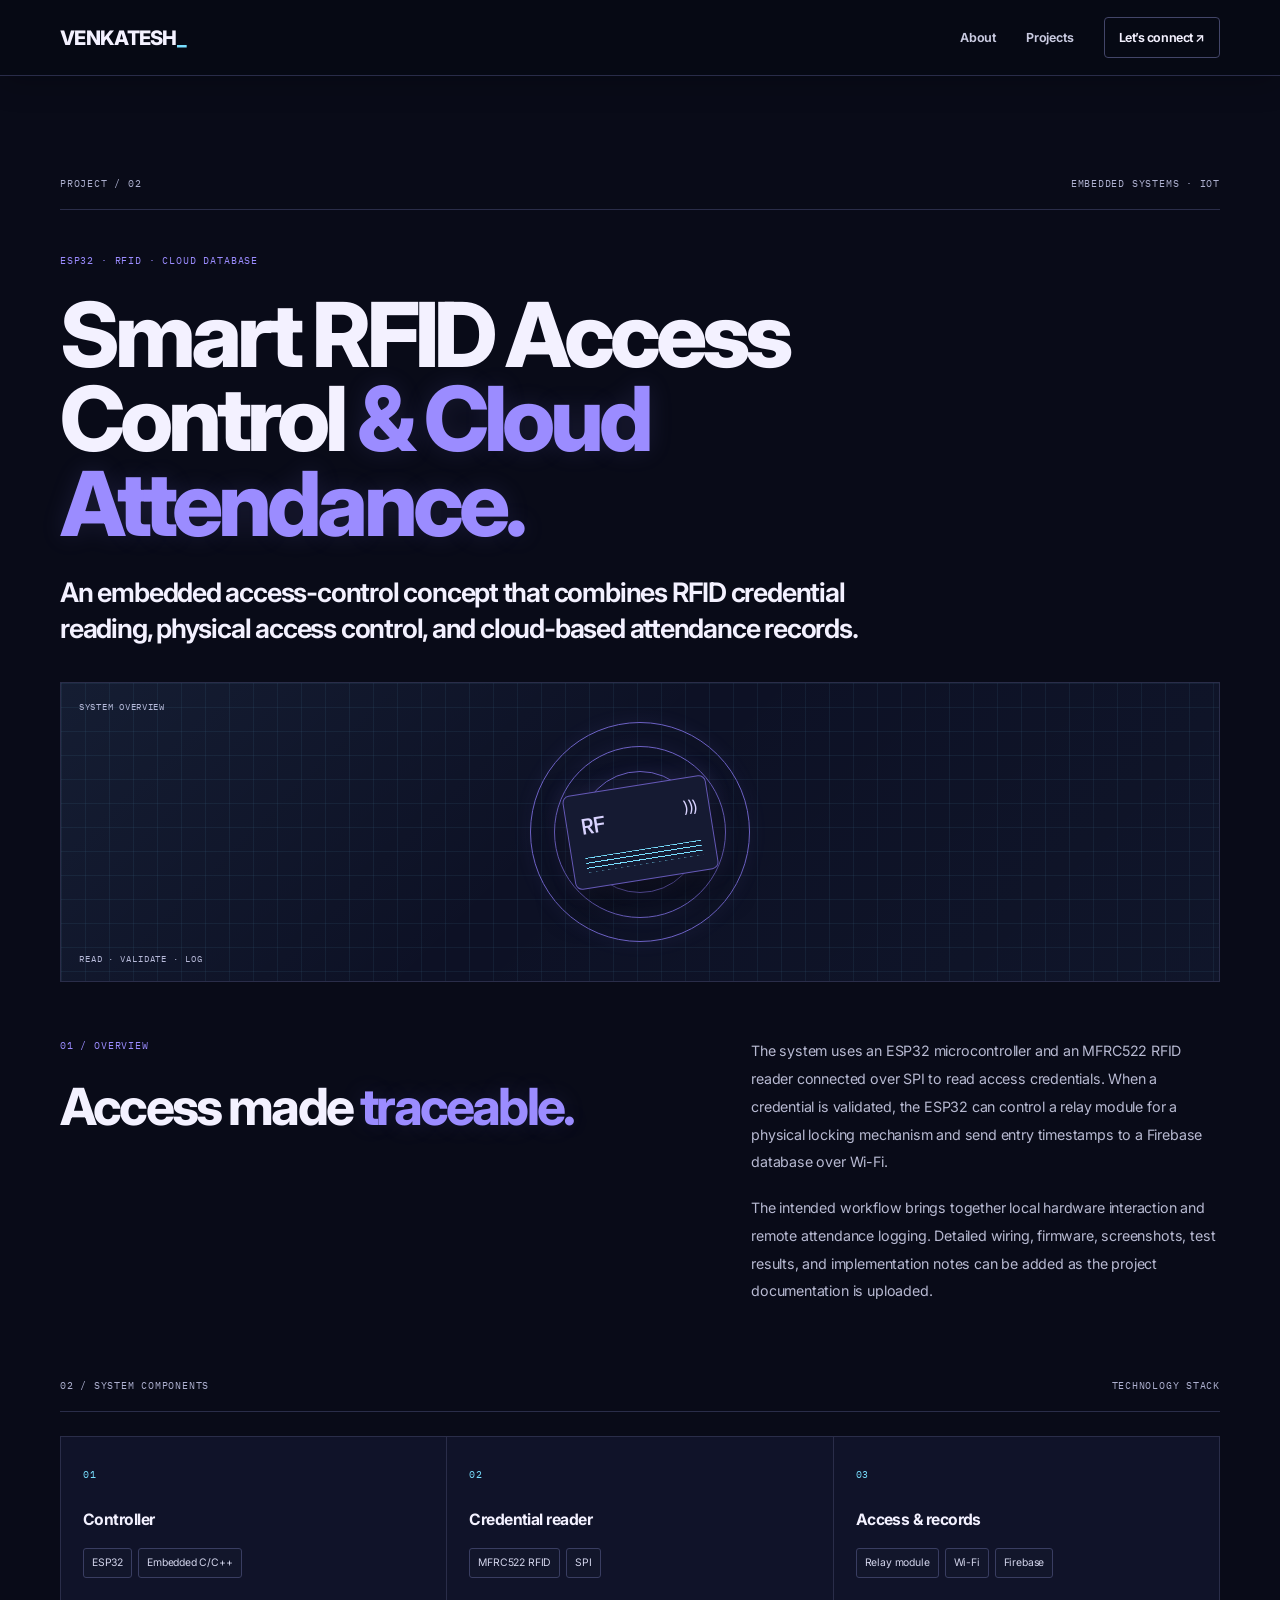
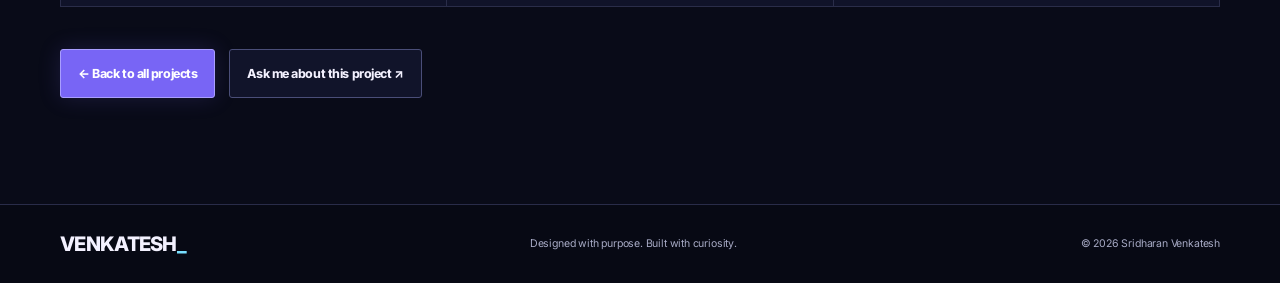
==== commit 386c85b0: "Refresh RFID project page stylesheet for Aurora neon theme" ====
--- a/rfid-access-control.html
+++ b/rfid-access-control.html
@@ -3,13 +3,13 @@
 <head>
   <meta charset="utf-8">
   <meta name="viewport" content="width=device-width, initial-scale=1">
-  <meta name="theme-color" content="#0c1420">
+  <meta name="theme-color" content="#090B18">
   <meta name="description" content="Project overview: Smart RFID Access Control and Cloud Attendance Management System by Sridharan Venkatesh.">
   <title>Smart RFID Access Control — Sridharan Venkatesh</title>
   <link rel="preconnect" href="https://fonts.googleapis.com">
   <link rel="preconnect" href="https://fonts.gstatic.com" crossorigin>
   <link href="https://fonts.googleapis.com/css2?family=IBM+Plex+Mono:wght@400;500&family=Inter:wght@400;500;600;700;800&display=swap" rel="stylesheet">
-  <link rel="stylesheet" href="style.css?v=winter-glacier-20261014">
+  <link rel="stylesheet" href="style.css?v=aurora-neon-20261014">
 </head>
 <body>
   <header class="site-header"><nav class="nav wrap" aria-label="Main navigation"><a class="brand" href="index.html" aria-label="Portfolio home">VENKATESH<span>_</span></a><div class="nav-links" style="display:flex"><a href="index.html#about">About</a><a href="index.html#projects">Projects</a><a class="nav-cta" href="index.html#contact">Let’s connect ↗</a></div></nav></header>
--- a/style.css
+++ b/style.css
@@ -359,3 +359,117 @@
 .button-green:hover,.button-dark:hover{box-shadow:0 8px 24px #5ba5df2b}
 @media(max-width:650px){.nav-links{background:#0c1420;border-color:#2d4053}.project-card{background:#121e2c}}
 @media(prefers-reduced-motion:reduce){.project-link:hover{transform:none}}
+
+
+/* GLACIER SNOWFLAKE BLUE — primary portfolio accent */
+:root{--accent:#8bd3ff;--accent-soft:#d8f1ff;--lime:#8bd3ff}
+.brand span,.nav-links>a:not(.nav-cta):hover,.green-mark,.project-link:hover .project-content h3{color:#8bd3ff}
+.brand:hover{color:#d8f1ff}
+a:focus-visible,button:focus-visible,.project-link:focus-visible{outline-color:#8bd3ff}
+::selection{background:#3b86b7;color:#fff}
+.eyebrow,.inline-link,.role-index,.company,.contact-eyebrow,.contact-wrap h2 span,.edu-note,.skills-number{color:#8bd3ff}
+h1 span,h2 span,.hero-intro em{color:#8bd3ff}
+.pulse{background:#8bd3ff;box-shadow:0 0 0 4px #8bd3ff25,0 0 16px #8bd3ff66}
+.nav-cta:hover,.button-light:hover{border-color:#8bd3ff}
+.button-dark,.button-green,.skip-link{background:#3b86b7;border-color:#65b6e7;color:#fff}
+.button-dark:hover,.button-green:hover{background:#4a9bcf;box-shadow:0 8px 24px #5baeea38}
+.hero-visual{border-color:#354e65}
+.chip-scene{background-image:linear-gradient(#8bd3ff12 1px,transparent 1px),linear-gradient(90deg,#8bd3ff12 1px,transparent 1px)}
+.chip{border-color:#5b8caf;color:#d8f1ff;box-shadow:0 18px 42px #0007,0 0 30px #8bd3ff18}
+.chip:before{border-color:#7fb7dc}.chip-sub{color:#c1e4fa}.chip-core,.node{background:#8bd3ff;box-shadow:0 0 12px #8bd3ff99}
+.trace{border-color:#6799bb}
+.ticker{background:#244e6b;border-color:#3c7195;color:#f2faff}.ticker-track{color:#f2faff}
+.inline-link{border-color:#8bd3ff}.inline-link:hover{color:#d8f1ff}
+.project-card:hover,.project-link:hover{border-color:#8bd3ff;box-shadow:0 14px 34px #5ba5df18}
+.air-visual,.rfid-visual{background-image:linear-gradient(#8bd3ff10 1px,transparent 1px),linear-gradient(90deg,#8bd3ff10 1px,transparent 1px)}
+.air-orbit,.rfid-rings,.rfid-rings:before,.rfid-rings:after{border-color:#5b8caf}
+.sensor-device,.rfid-card{border-color:#5b8caf;box-shadow:0 16px 35px #0007,0 0 25px #8bd3ff16}
+.sensor-vent{background:repeating-linear-gradient(90deg,#8bd3ff 0 4px,transparent 4px 8px)}
+.sensor-brand,.rfid-card{color:#d8f1ff}
+.rfid-lines{background:repeating-linear-gradient(180deg,#8bbbdc 0 1px,transparent 1px 5px)}
+.project-tags span{border-color:#466b88;color:#d8f1ff}
+.project-visual:after{background:linear-gradient(135deg,#8bd3ff10,transparent 45%,#8bd3ff06)}
+.contact-section:after{border-color:#8bd3ff24;box-shadow:0 0 0 35px #8bd3ff09,0 0 0 70px #8bd3ff06}
+.contact-detail:hover{border-color:#8bd3ff;color:#d8f1ff}
+.button-green:hover,.button-dark:hover{box-shadow:0 8px 24px #5ba5df38}
+
+
+/* AURORA VIOLET + ICE BLUE — vibrant neon portfolio theme */
+:root{
+  --ink:#F3F1FF;--muted:#B7B9D1;--line:#2A2D49;--paper:#090B18;--white:#11142A;--soft:#0E1123;--dark:#070914;
+  --lime:#9B8CFF;--mono:"IBM Plex Mono",ui-monospace,SFMono-Regular,monospace;--sans:"Inter",ui-sans-serif,system-ui,sans-serif;
+  color-scheme:dark;
+}
+html{color-scheme:dark}
+body{background:#090B18;color:#F3F1FF}
+a:focus-visible,button:focus-visible,.project-link:focus-visible{outline:3px solid #78DFFF;outline-offset:4px}
+.site-header{background:rgba(7,9,20,.9);border-color:#292C49}
+.brand span,.nav-links>a:not(.nav-cta):hover,.green-mark,.project-link:hover .project-content h3{color:#78DFFF}
+.nav-links{color:#C9CBE1}.nav-cta{border-color:#424568;color:#F3F1FF}
+.nav-cta:hover{border-color:#9B8CFF;color:#B8AEFF}
+.menu-toggle{color:#F3F1FF;border-color:#424568}
+.eyebrow,.role-index,.company,.contact-eyebrow,.contact-wrap h2 span,.edu-note,.skills-number{color:#9B8CFF}
+.pulse{background:#78DFFF;box-shadow:0 0 0 4px #78DFFF26,0 0 18px #78DFFFA0}
+h1 span,h2 span,.hero-intro em{color:#9B8CFF;text-shadow:0 0 24px #9B8CFF20}
+.hero-description,.about-copy,.project-content>p:not(.project-note),.education-intro{color:#B7B9D1}
+.button-dark,.button-green,.skip-link{background:#7865F5;border:1px solid #A99EFF;color:#fff;box-shadow:0 0 22px #7865F52b}
+.button-dark:hover,.button-green:hover{background:#8C7CFF;box-shadow:0 0 28px #9B8CFF70}
+.button-light{border:1px solid #4A4E78;background:#11142A;color:#F3F1FF}
+.button-light:hover{background:#191D39;border-color:#78DFFF}
+.hero-meta{border-color:#2A2D49;color:#A7AAC8}
+.hero-visual{background:#0D1125;border-color:#34385E;box-shadow:inset 0 0 36px #9B8CFF0A}
+.visual-top,.visual-bottom{color:#B9BCD6}
+.chip-scene{background-color:#0B0E20;background-image:linear-gradient(#78DFFF12 1px,transparent 1px),linear-gradient(90deg,#78DFFF12 1px,transparent 1px);background-size:24px 24px}
+.chip{background:#11162D;border-color:#5547A0;box-shadow:0 18px 42px #0009,0 0 32px #9B8CFF2b;color:#D9D3FF}
+.chip:before{border-color:#9B8CFF}.chip-sub{color:#B8B4E8}
+.chip-core{background:#78DFFF;box-shadow:0 0 10px #78DFFF,0 0 22px #78DFFF99}
+.chip-pin{background:#8D8FC5}.pin-1,.pin-2{box-shadow:0 18px #8D8FC5,0 36px #8D8FC5,0 54px #8D8FC5,0 72px #8D8FC5}
+.pin-3,.pin-4{box-shadow:0 18px #8D8FC5,0 36px #8D8FC5,0 54px #8D8FC5,0 72px #8D8FC5}
+.trace{border-color:#6559B7}.node{background:#78DFFF;box-shadow:0 0 12px #78DFFF,0 0 24px #78DFFF77}
+.visual-caption{color:#A9BFE0}
+.ticker{background:#191536;color:#DCD7FF;border-color:#5547A0;box-shadow:0 0 24px #7865F51c}
+.ticker-track{color:#DCD7FF}
+.section-label{border-color:#2A2D49;color:#AEB1D0}
+.inline-link{color:#F3F1FF;border-color:#78DFFF}.inline-link:hover{color:#78DFFF}
+.stats-grid,.stat{border-color:#2A2D49}.stat span{color:#B7B9D1}
+.section-dark,.contact-section,.site-footer{background:#070914;color:#F3F1FF}
+.section-label-dark{border-color:#2A2D49;color:#AEB1D0}
+.section-title-row>p{color:#AEB1D0}
+.timeline,.timeline-item{border-color:#2A2D49}.timeline-date{color:#B8B9D4}
+.role-description{color:#B7B9D1}.mini-tags span{border-color:#3A3D61;color:#D1D2E8}
+.project-card{background:#101329;border-color:#2D3152}
+.project-card:hover,.project-link:hover{border-color:#9B8CFF;box-shadow:0 0 28px #7865F522,0 14px 34px #0004}
+.air-visual,.rfid-visual{background-color:#0D1125;background-image:linear-gradient(#78DFFF10 1px,transparent 1px),linear-gradient(90deg,#78DFFF10 1px,transparent 1px);background-size:24px 24px}
+.project-count,.visual-foot{color:#B8B9D8}
+.air-orbit{border-color:#6559B7}
+.sensor-device{background:#151A32;border-color:#6256A7;box-shadow:0 16px 35px #0008,0 0 28px #9B8CFF24}
+.sensor-screen{background:#D9F7FF;color:#111A34;box-shadow:0 0 18px #78DFFF45}
+.sensor-vent{background:repeating-linear-gradient(90deg,#78DFFF 0 4px,transparent 4px 8px)}
+.sensor-brand{color:#C7C2FF}
+.rfid-rings,.rfid-rings:before,.rfid-rings:after{border-color:#6E62C6;box-shadow:0 0 20px #9B8CFF12}
+.rfid-card{background:#151A32;border-color:#6559B7;color:#D9D3FF;box-shadow:0 16px 35px #0008,0 0 25px #9B8CFF24}
+.rfid-lines{background:repeating-linear-gradient(180deg,#78DFFF 0 1px,transparent 1px 5px)}
+.project-meta{color:#B8BAD4}
+.project-tags span{background:#171831;border-color:#393D67;color:#C8C3FF}
+.project-note{color:#AEB1CA;border-color:#2A2D49}
+.section-soft{background:#0C0F20}
+.education-list,.education-item{border-color:#2A2D49}.edu-year{color:#B0B2CD}
+.education-item p{color:#B7B9D1}
+.skills-grid{border-color:#2A2D49}
+.skills-card{background:#101329;border-color:#2A2D49}
+.skills-number{color:#78DFFF}
+.skill-pills span{border-color:#393D61;color:#D3D5EC;background:#12162B}
+.contact-wrap h2 span{color:#78DFFF;text-shadow:0 0 25px #78DFFF30}
+.contact-intro{color:#B7B9D1}
+.contact-detail{color:#E0E3F7;border-color:#555A7E}
+.contact-detail:hover{color:#78DFFF;border-color:#78DFFF}
+.contact-email{color:#AEB2D1}
+.site-footer{border-color:#292C49}
+.footer-inner p{color:#A7AAC5}
+.skip-link{color:#fff}
+.project-link:hover .project-content h3{color:#78DFFF}
+.project-link:focus-visible{outline-color:#78DFFF}
+@media(prefers-reduced-motion:no-preference){
+  .pulse{animation:aurora-pulse 2.8s ease-in-out infinite}
+  @keyframes aurora-pulse{0%,100%{box-shadow:0 0 0 4px #78DFFF20,0 0 12px #78DFFF55}50%{box-shadow:0 0 0 7px #9B8CFF18,0 0 22px #78DFFFA0}}
+}
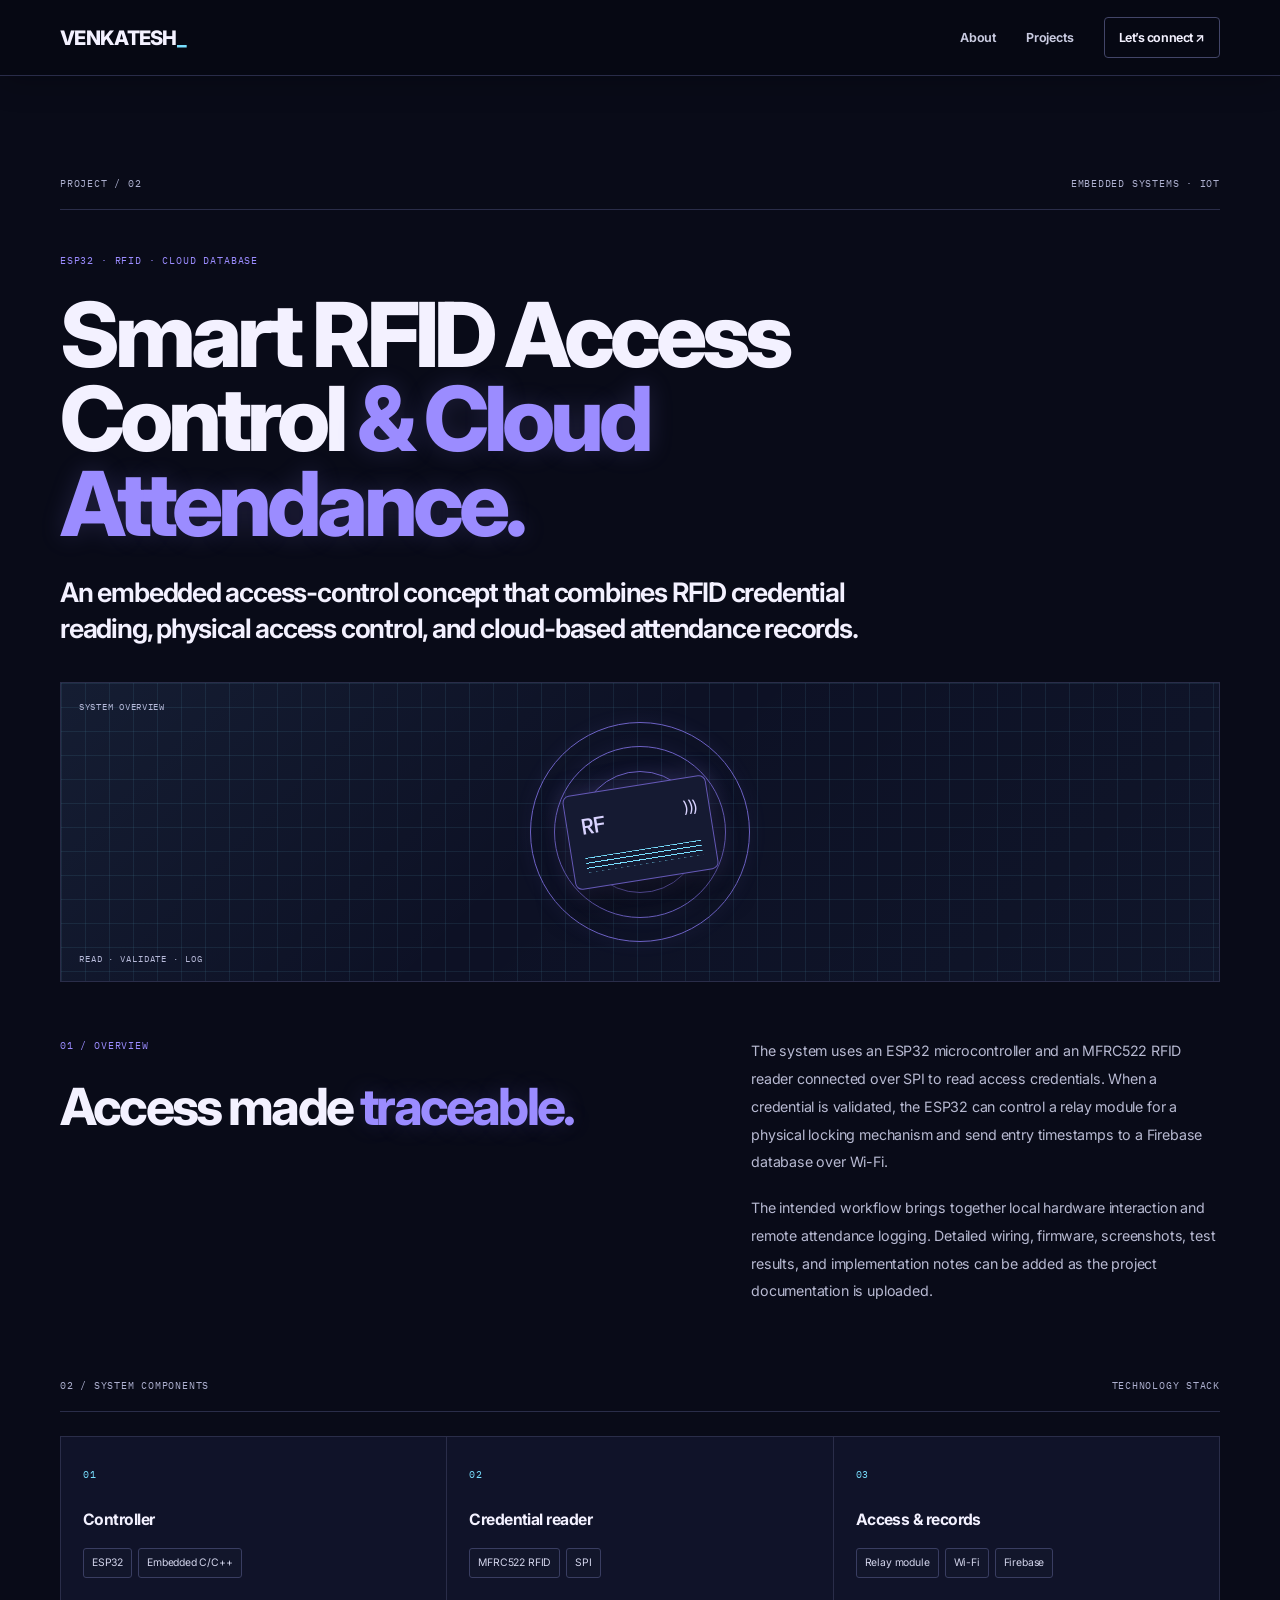
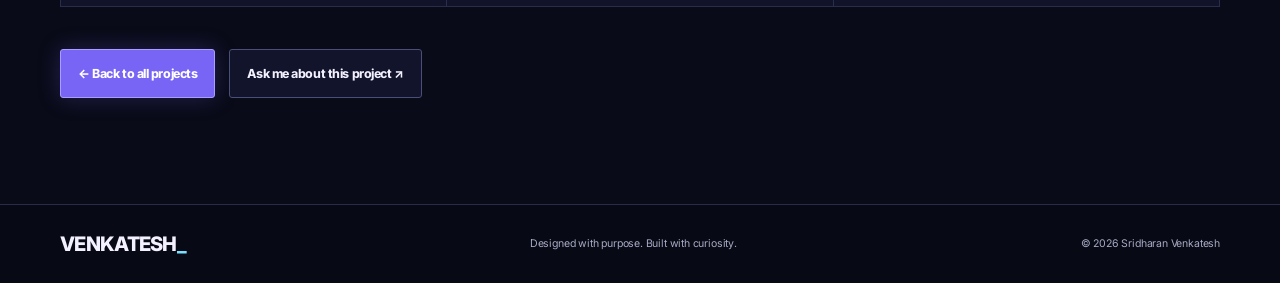
==== commit e2ec9860: "Load dedicated Aurora theme stylesheet on RFID project page" ====
--- a/rfid-access-control.html
+++ b/rfid-access-control.html
@@ -10,6 +10,7 @@
   <link rel="preconnect" href="https://fonts.gstatic.com" crossorigin>
   <link href="https://fonts.googleapis.com/css2?family=IBM+Plex+Mono:wght@400;500&family=Inter:wght@400;500;600;700;800&display=swap" rel="stylesheet">
   <link rel="stylesheet" href="style.css?v=aurora-neon-20261014">
+  <link rel="stylesheet" href="aurora.css?v=aurora-neon-2">
 </head>
 <body>
   <header class="site-header"><nav class="nav wrap" aria-label="Main navigation"><a class="brand" href="index.html" aria-label="Portfolio home">VENKATESH<span>_</span></a><div class="nav-links" style="display:flex"><a href="index.html#about">About</a><a href="index.html#projects">Projects</a><a class="nav-cta" href="index.html#contact">Let’s connect ↗</a></div></nav></header>
--- a/aurora.css
+++ b/aurora.css
@@ -0,0 +1,59 @@
+/* Aurora Violet + Ice Blue — vibrant neon theme */
+:root{color-scheme:dark;--ink:#F3F1FF;--muted:#B7B9D1;--line:#2A2D49;--paper:#090B18;--white:#11142A;--soft:#0E1123;--dark:#070914;--lime:#9B8CFF;--mono:"IBM Plex Mono",ui-monospace,monospace;--sans:"Inter",ui-sans-serif,system-ui,sans-serif}
+html{color-scheme:dark;background:#090B18}
+body{background:#090B18!important;color:#F3F1FF!important}
+.site-header{background:rgba(7,9,20,.94)!important;border-color:#292C49!important}
+.nav-links{color:#C9CBE1!important}
+.brand span,.nav-links>a:not(.nav-cta):hover,.green-mark,.project-link:hover .project-content h3{color:#78DFFF!important}
+.nav-cta{border-color:#424568!important;color:#F3F1FF!important}
+.nav-cta:hover{border-color:#9B8CFF!important;color:#B8AEFF!important}
+.menu-toggle{color:#F3F1FF!important;border-color:#424568!important}
+a:focus-visible,button:focus-visible,.project-link:focus-visible{outline:3px solid #78DFFF!important;outline-offset:4px}
+.eyebrow,.role-index,.company,.contact-eyebrow,.contact-wrap h2 span,.edu-note{color:#9B8CFF!important}
+.pulse{background:#78DFFF!important;box-shadow:0 0 0 4px #78DFFF35,0 0 20px #78DFFFAA!important}
+h1 span,h2 span,.hero-intro em{color:#9B8CFF!important;text-shadow:0 0 24px #9B8CFF2b}
+.hero-description,.about-copy,.project-content>p:not(.project-note),.education-intro{color:#B7B9D1!important}
+.button-dark,.button-green{background:#7865F5!important;border:1px solid #A99EFF!important;color:#fff!important;box-shadow:0 0 22px #7865F540}
+.button-dark:hover,.button-green:hover{background:#8C7CFF!important;box-shadow:0 0 28px #9B8CFF80!important}
+.button-light{border:1px solid #4A4E78!important;background:#11142A!important;color:#F3F1FF!important}
+.button-light:hover{background:#191D39!important;border-color:#78DFFF!important}
+.hero-meta{border-color:#2A2D49!important;color:#A7AAC8!important}
+.hero-visual{background:#0D1125!important;border-color:#34385E!important;box-shadow:inset 0 0 36px #9B8CFF12}
+.visual-top,.visual-bottom{color:#B9BCD6!important}
+.chip-scene{background-color:#0B0E20!important;background-image:linear-gradient(#78DFFF18 1px,transparent 1px),linear-gradient(90deg,#78DFFF18 1px,transparent 1px)!important;background-size:24px 24px}
+.chip{background:#11162D!important;border-color:#5547A0!important;box-shadow:0 18px 42px #0009,0 0 36px #9B8CFF40!important;color:#D9D3FF!important}
+.chip:before{border-color:#9B8CFF!important}.chip-sub{color:#B8B4E8!important}
+.chip-core{background:#78DFFF!important;box-shadow:0 0 10px #78DFFF,0 0 24px #78DFFFAA!important}
+.chip-pin{background:#8D8FC5!important}.pin-1,.pin-2{box-shadow:0 18px #8D8FC5,0 36px #8D8FC5,0 54px #8D8FC5,0 72px #8D8FC5!important}.pin-3,.pin-4{box-shadow:0 18px #8D8FC5,0 36px #8D8FC5,0 54px #8D8FC5,0 72px #8D8FC5!important}
+.trace{border-color:#6559B7!important}.node{background:#78DFFF!important;box-shadow:0 0 12px #78DFFF,0 0 24px #78DFFF99!important}.visual-caption{color:#A9BFE0!important}
+.ticker{background:#191536!important;color:#DCD7FF!important;border-color:#5547A0!important;box-shadow:0 0 24px #7865F52b}.ticker-track{color:#DCD7FF!important}
+.section-label{border-color:#2A2D49!important;color:#AEB1D0!important}
+.inline-link{color:#F3F1FF!important;border-color:#78DFFF!important}.inline-link:hover{color:#78DFFF!important}
+.stats-grid,.stat{border-color:#2A2D49!important}.stat span{color:#B7B9D1!important}
+.section-dark,.contact-section,.site-footer{background:#070914!important;color:#F3F1FF!important}
+.section-label-dark{border-color:#2A2D49!important;color:#AEB1D0!important}
+.section-title-row>p{color:#AEB1D0!important}
+.timeline,.timeline-item{border-color:#2A2D49!important}.timeline-date{color:#B8B9D4!important}
+.role-description{color:#B7B9D1!important}.mini-tags span{border-color:#3A3D61!important;color:#D1D2E8!important}
+.project-card{background:#101329!important;border-color:#2D3152!important}
+.project-card:hover,.project-link:hover{border-color:#9B8CFF!important;box-shadow:0 0 28px #7865F540,0 14px 34px #0006!important}
+.air-visual,.rfid-visual{background-color:#0D1125!important;background-image:linear-gradient(#78DFFF15 1px,transparent 1px),linear-gradient(90deg,#78DFFF15 1px,transparent 1px)!important;background-size:24px 24px}
+.project-count,.visual-foot{color:#B8B9D8!important}
+.air-orbit{border-color:#6559B7!important}
+.sensor-device{background:#151A32!important;border-color:#6256A7!important;box-shadow:0 16px 35px #0008,0 0 28px #9B8CFF40!important}
+.sensor-screen{background:#D9F7FF!important;color:#111A34!important;box-shadow:0 0 18px #78DFFF65}
+.sensor-vent{background:repeating-linear-gradient(90deg,#78DFFF 0 4px,transparent 4px 8px)!important}.sensor-brand{color:#C7C2FF!important}
+.rfid-rings,.rfid-rings:before,.rfid-rings:after{border-color:#6E62C6!important}
+.rfid-card{background:#151A32!important;border-color:#6559B7!important;color:#D9D3FF!important;box-shadow:0 16px 35px #0008,0 0 25px #9B8CFF40!important}
+.rfid-lines{background:repeating-linear-gradient(180deg,#78DFFF 0 1px,transparent 1px 5px)!important}
+.project-meta{color:#B8BAD4!important}.project-tags span{background:#171831!important;border-color:#393D67!important;color:#C8C3FF!important}
+.project-note{color:#AEB1CA!important;border-color:#2A2D49!important}
+.section-soft{background:#0C0F20!important}
+.education-list,.education-item{border-color:#2A2D49!important}.edu-year{color:#B0B2CD!important}.education-item p{color:#B7B9D1!important}
+.skills-grid{border-color:#2A2D49!important}.skills-card{background:#101329!important;border-color:#2A2D49!important}
+.skills-number{color:#78DFFF!important}.skill-pills span{border-color:#393D61!important;color:#D3D5EC!important;background:#12162B!important}
+.contact-wrap h2 span{color:#78DFFF!important;text-shadow:0 0 25px #78DFFF50}
+.contact-intro{color:#B7B9D1!important}.contact-detail{color:#E0E3F7!important;border-color:#555A7E!important}.contact-detail:hover{color:#78DFFF!important;border-color:#78DFFF!important}
+.contact-email{color:#AEB2D1!important}.site-footer{border-color:#292C49!important}.footer-inner p{color:#A7AAC5!important}
+.project-link:hover .project-content h3{color:#78DFFF!important}
+@media(prefers-reduced-motion:no-preference){.pulse{animation:aurora-pulse 2.8s ease-in-out infinite}@keyframes aurora-pulse{0%,100%{box-shadow:0 0 0 4px #78DFFF20,0 0 12px #78DFFF55}50%{box-shadow:0 0 0 7px #9B8CFF25,0 0 22px #78DFFFA0}}}
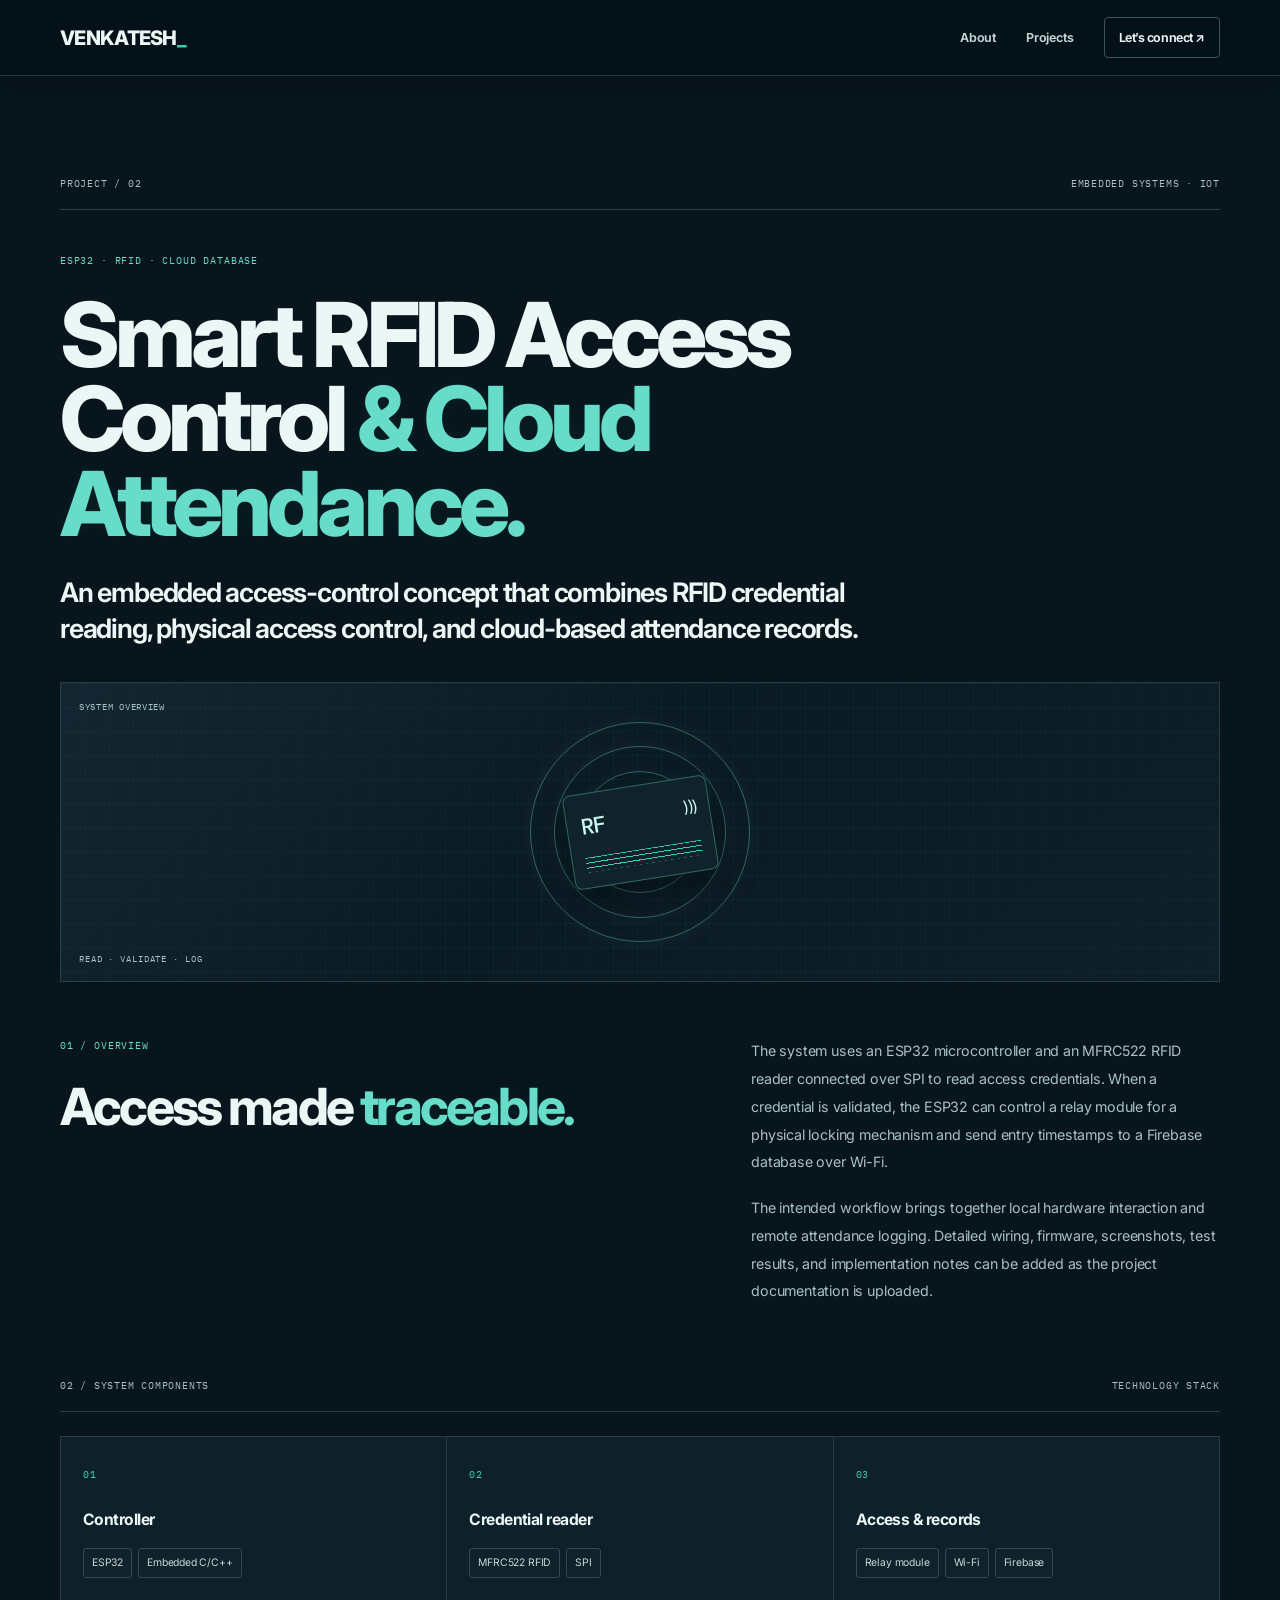
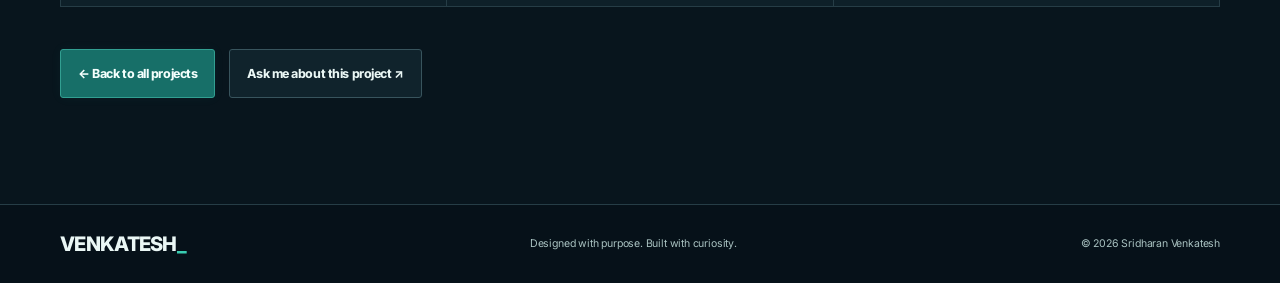
==== commit ff53f41b: "Refresh RFID page theme cache for Polar Teal" ====
--- a/rfid-access-control.html
+++ b/rfid-access-control.html
@@ -10,7 +10,7 @@
   <link rel="preconnect" href="https://fonts.gstatic.com" crossorigin>
   <link href="https://fonts.googleapis.com/css2?family=IBM+Plex+Mono:wght@400;500&family=Inter:wght@400;500;600;700;800&display=swap" rel="stylesheet">
   <link rel="stylesheet" href="style.css?v=aurora-neon-20261014">
-  <link rel="stylesheet" href="aurora.css?v=aurora-neon-2">
+  <link rel="stylesheet" href="aurora.css?v=polar-teal-20261014">
 </head>
 <body>
   <header class="site-header"><nav class="nav wrap" aria-label="Main navigation"><a class="brand" href="index.html" aria-label="Portfolio home">VENKATESH<span>_</span></a><div class="nav-links" style="display:flex"><a href="index.html#about">About</a><a href="index.html#projects">Projects</a><a class="nav-cta" href="index.html#contact">Let’s connect ↗</a></div></nav></header>
--- a/aurora.css
+++ b/aurora.css
@@ -57,3 +57,64 @@
 .contact-email{color:#AEB2D1!important}.site-footer{border-color:#292C49!important}.footer-inner p{color:#A7AAC5!important}
 .project-link:hover .project-content h3{color:#78DFFF!important}
 @media(prefers-reduced-motion:no-preference){.pulse{animation:aurora-pulse 2.8s ease-in-out infinite}@keyframes aurora-pulse{0%,100%{box-shadow:0 0 0 4px #78DFFF20,0 0 12px #78DFFF55}50%{box-shadow:0 0 0 7px #9B8CFF25,0 0 22px #78DFFFA0}}}
+
+
+/* POLAR TEAL + DEEP NAVY — subtle, professional engineering theme */
+:root{color-scheme:dark;--ink:#EAF7F5;--muted:#A9C2C1;--line:#263D46;--paper:#08151D;--white:#10232C;--soft:#0C1C25;--dark:#061119;--lime:#39CDB2;--mono:"IBM Plex Mono",ui-monospace,monospace;--sans:"Inter",ui-sans-serif,system-ui,sans-serif}
+html{color-scheme:dark;background:#08151D}
+body{background:#08151D!important;color:#EAF7F5!important}
+.site-header{background:rgba(6,17,25,.94)!important;border-color:#263D46!important}
+.nav-links{color:#C1D5D4!important}
+.brand span,.nav-links>a:not(.nav-cta):hover,.green-mark,.project-link:hover .project-content h3{color:#39CDB2!important}
+.nav-cta{border-color:#38545D!important;color:#EAF7F5!important}
+.nav-cta:hover{border-color:#39CDB2!important;color:#8CF0DE!important}
+.menu-toggle{color:#EAF7F5!important;border-color:#38545D!important}
+a:focus-visible,button:focus-visible,.project-link:focus-visible{outline:3px solid #39CDB2!important;outline-offset:4px}
+.eyebrow,.role-index,.company,.contact-eyebrow,.contact-wrap h2 span,.edu-note{color:#67DCC8!important}
+.pulse{background:#39CDB2!important;box-shadow:0 0 0 4px #39CDB21c,0 0 10px #39CDB24d!important}
+h1 span,h2 span,.hero-intro em{color:#67DCC8!important;text-shadow:0 0 16px #39CDB20f}
+.hero-description,.about-copy,.project-content>p:not(.project-note),.education-intro{color:#A9C2C1!important}
+.button-dark,.button-green{background:#176F68!important;border:1px solid #329F91!important;color:#F4FFFD!important;box-shadow:0 0 12px #39CDB20d}
+.button-dark:hover,.button-green:hover{background:#1C8278!important;box-shadow:0 0 16px #39CDB224!important}
+.button-light{border:1px solid #38545D!important;background:#10232C!important;color:#EAF7F5!important}
+.button-light:hover{background:#142B34!important;border-color:#39CDB2!important}
+.hero-meta{border-color:#263D46!important;color:#A9C2C1!important}
+.hero-visual{background:#0B1B24!important;border-color:#29464F!important;box-shadow:inset 0 0 26px #39CDB207}
+.visual-top,.visual-bottom{color:#A9C2C1!important}
+.chip-scene{background-color:#0A1922!important;background-image:linear-gradient(#39CDB20b 1px,transparent 1px),linear-gradient(90deg,#39CDB20b 1px,transparent 1px)!important;background-size:24px 24px}
+.chip{background:#10232C!important;border-color:#32675F!important;box-shadow:0 14px 32px #0006,0 0 18px #39CDB20c!important;color:#C9F7EE!important}
+.chip:before{border-color:#39CDB2!important}.chip-sub{color:#A9D8CF!important}
+.chip-core{background:#39CDB2!important;box-shadow:0 0 7px #39CDB277!important}
+.chip-pin{background:#789C9D!important}.pin-1,.pin-2{box-shadow:0 18px #789C9D,0 36px #789C9D,0 54px #789C9D,0 72px #789C9D!important}.pin-3,.pin-4{box-shadow:0 18px #789C9D,0 36px #789C9D,0 54px #789C9D,0 72px #789C9D!important}
+.trace{border-color:#32675F!important}.node{background:#39CDB2!important;box-shadow:0 0 8px #39CDB255!important}.visual-caption{color:#A9C2C1!important}
+.ticker{background:#102B31!important;color:#C9F7EE!important;border-color:#2B655F!important;box-shadow:0 0 12px #39CDB208}.ticker-track{color:#C9F7EE!important}
+.section-label{border-color:#263D46!important;color:#A9C2C1!important}
+.inline-link{color:#EAF7F5!important;border-color:#39CDB2!important}.inline-link:hover{color:#67DCC8!important}
+.stats-grid,.stat{border-color:#263D46!important}.stat span{color:#A9C2C1!important}
+.section-dark,.contact-section,.site-footer{background:#061119!important;color:#EAF7F5!important}
+.section-label-dark{border-color:#263D46!important;color:#A9C2C1!important}
+.section-title-row>p{color:#A9C2C1!important}
+.timeline,.timeline-item{border-color:#263D46!important}.timeline-date{color:#A9C2C1!important}
+.role-description{color:#A9C2C1!important}.mini-tags span{border-color:#304A51!important;color:#C1DAD6!important}
+.project-card{background:#0E2029!important;border-color:#263F48!important}
+.project-card:hover,.project-link:hover{border-color:#39CDB2!important;box-shadow:0 0 16px #39CDB20d,0 12px 30px #0003!important}
+.air-visual,.rfid-visual{background-color:#0B1B24!important;background-image:linear-gradient(#39CDB20a 1px,transparent 1px),linear-gradient(90deg,#39CDB20a 1px,transparent 1px)!important;background-size:24px 24px}
+.project-count,.visual-foot{color:#A9C2C1!important}
+.air-orbit{border-color:#32675F!important}
+.sensor-device{background:#10232C!important;border-color:#32675F!important;box-shadow:0 14px 30px #0006,0 0 16px #39CDB20c!important}
+.sensor-screen{background:#C9F7EE!important;color:#10232C!important;box-shadow:0 0 12px #39CDB21c}
+.sensor-vent{background:repeating-linear-gradient(90deg,#39CDB2 0 4px,transparent 4px 8px)!important}.sensor-brand{color:#A9D8CF!important}
+.rfid-rings,.rfid-rings:before,.rfid-rings:after{border-color:#32675F!important}
+.rfid-card{background:#10232C!important;border-color:#32675F!important;color:#C9F7EE!important;box-shadow:0 14px 30px #0006,0 0 16px #39CDB20c!important}
+.rfid-lines{background:repeating-linear-gradient(180deg,#39CDB2 0 1px,transparent 1px 5px)!important}
+.project-meta{color:#A9C2C1!important}.project-tags span{background:#11262D!important;border-color:#2C514F!important;color:#BDEDE3!important}
+.project-note{color:#A9C2C1!important;border-color:#263D46!important}
+.section-soft{background:#0A1922!important}
+.education-list,.education-item{border-color:#263D46!important}.edu-year{color:#A9C2C1!important}.education-item p{color:#A9C2C1!important}
+.skills-grid{border-color:#263D46!important}.skills-card{background:#0E2029!important;border-color:#263D46!important}
+.skills-number{color:#39CDB2!important}.skill-pills span{border-color:#304A51!important;color:#C1DAD6!important;background:#10232C!important}
+.contact-wrap h2 span{color:#39CDB2!important;text-shadow:0 0 16px #39CDB218}
+.contact-intro{color:#A9C2C1!important}.contact-detail{color:#D6E9E5!important;border-color:#38545D!important}.contact-detail:hover{color:#67DCC8!important;border-color:#39CDB2!important}
+.contact-email{color:#A9C2C1!important}.site-footer{border-color:#263D46!important}.footer-inner p{color:#A9C2C1!important}
+.project-link:hover .project-content h3{color:#39CDB2!important}
+@media(prefers-reduced-motion:no-preference){.pulse{animation:polar-pulse 3.8s ease-in-out infinite}@keyframes polar-pulse{0%,100%{box-shadow:0 0 0 4px #39CDB212,0 0 8px #39CDB233}50%{box-shadow:0 0 0 5px #39CDB218,0 0 12px #39CDB255}}}
